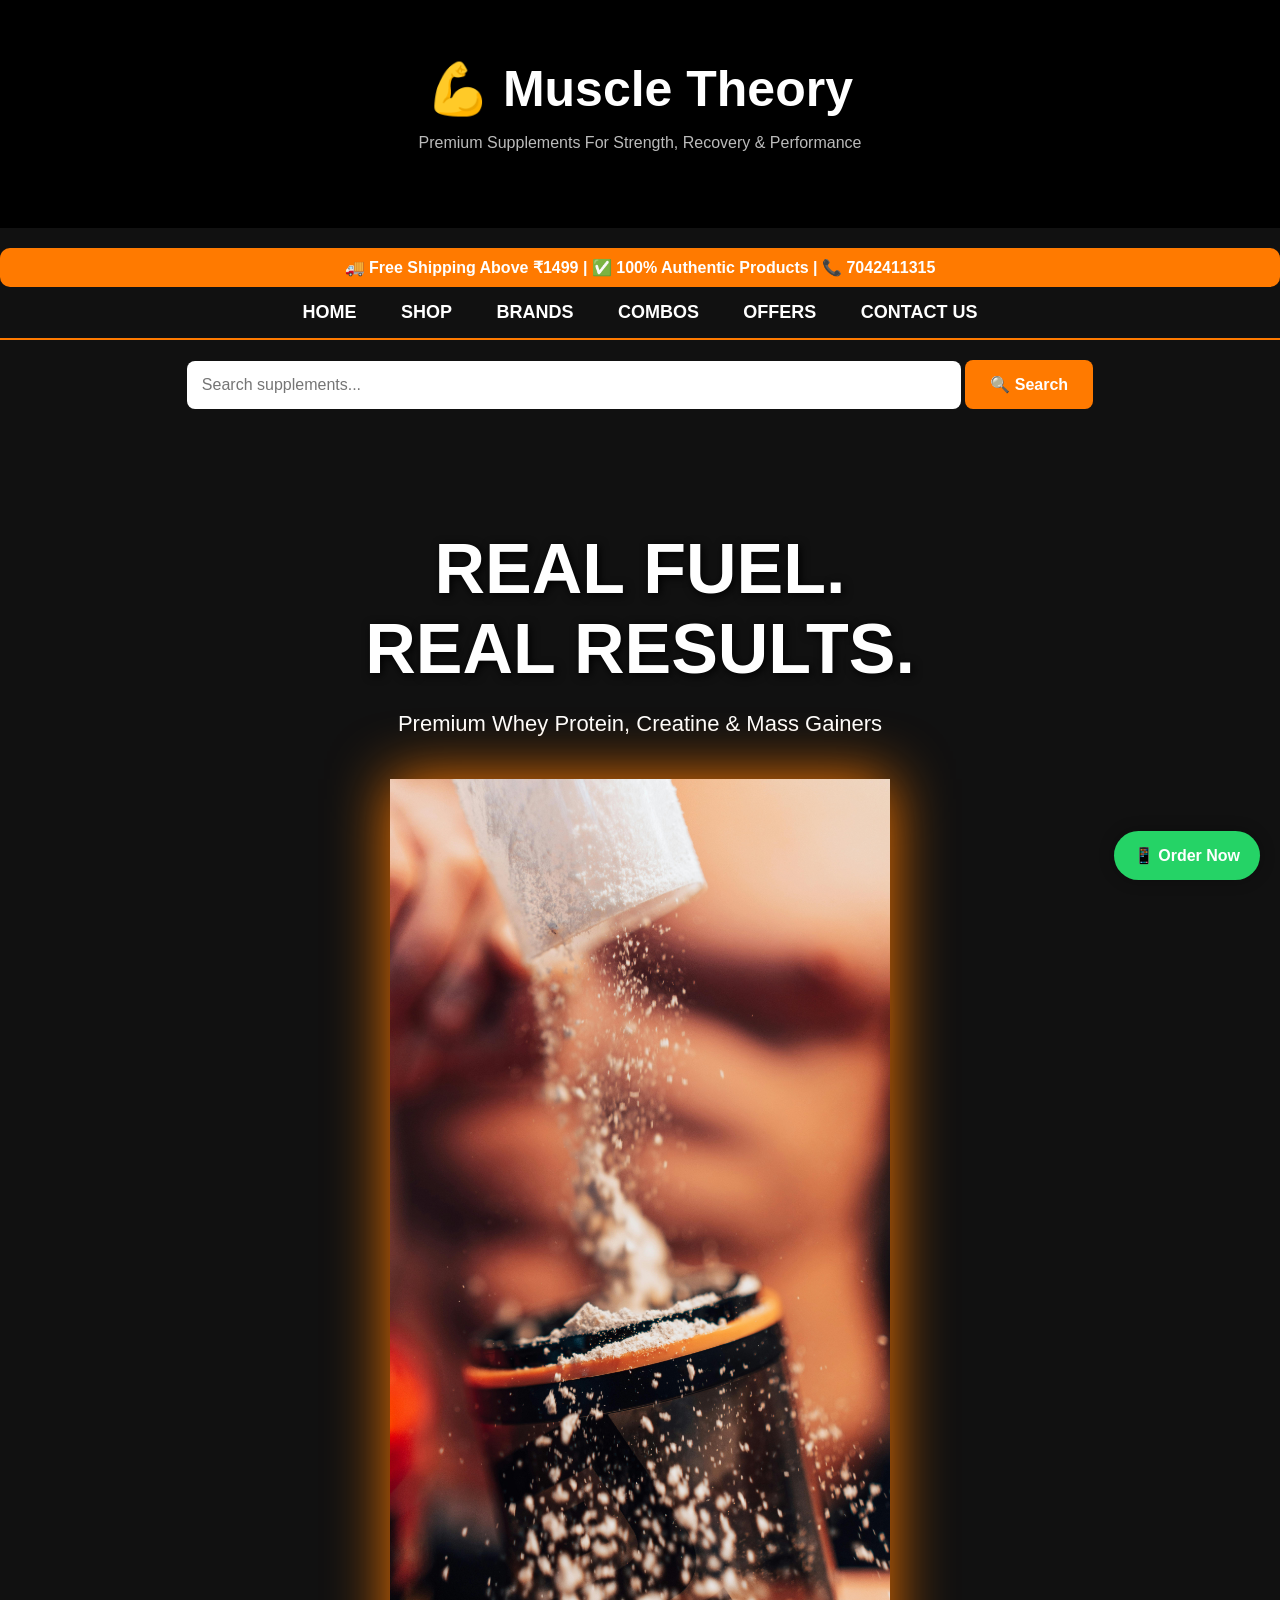
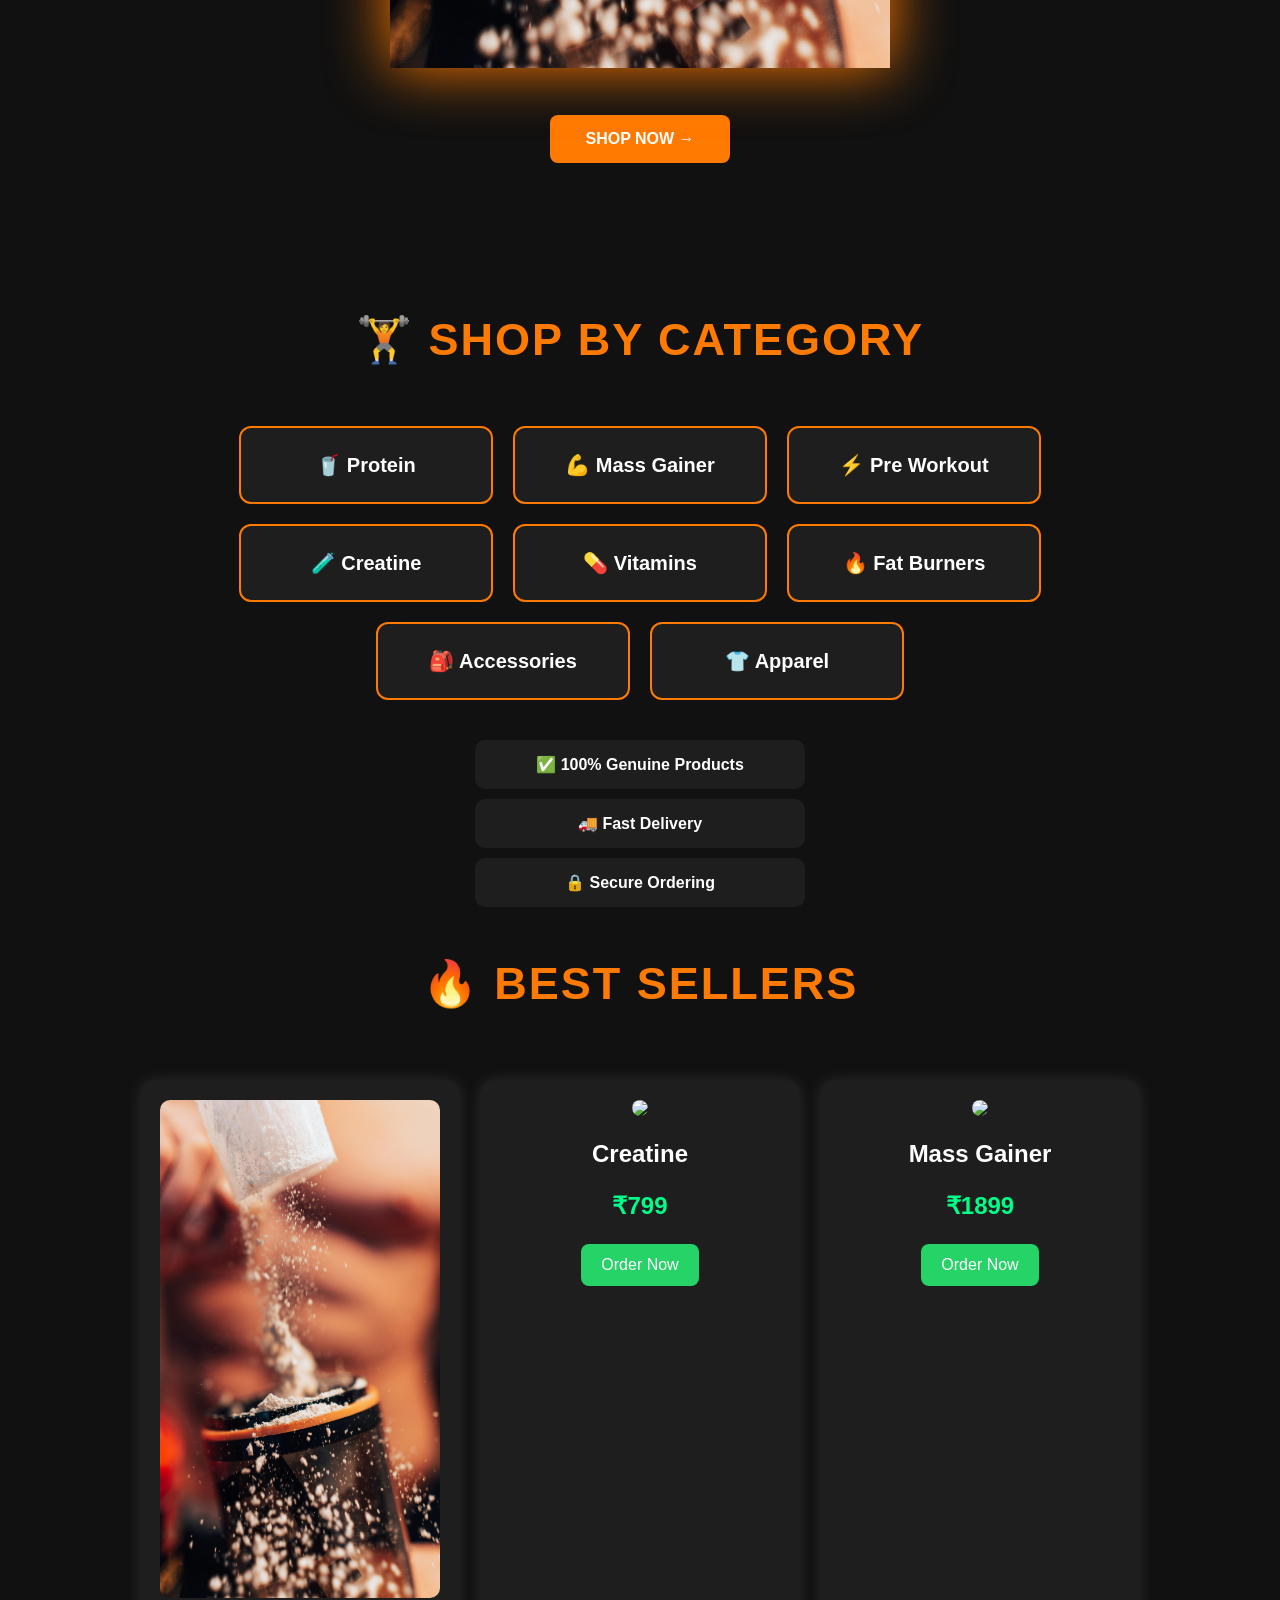
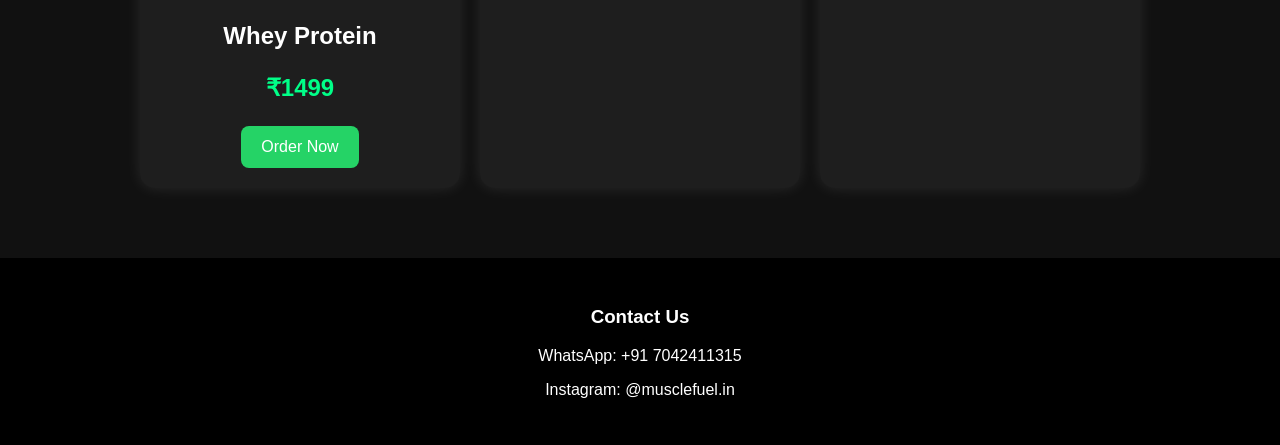
==== index.html @ e968c1b1 "Update index.html" ====
<!DOCTYPE html>
<html>
<head>
<title>Muscle Theory</title>

<style>
body{
margin:0;
font-family:Arial,sans-serif;
background:#111;
color:white;
}

header{
text-align:center;
padding:60px 20px;
background:#000;
}

header h1{
font-size:50px;
margin:0;f
}

header p{
color:#bbb;
}
.hero{
text-align:center;
padding:100px 20px;
background:url('https://images.unsplash.com/photo-1534438327276-14e5300c3a48?w=1600');
background-size:cover;
background-position:center;
 min-height:500px;
}

.hero h1{
font-size:70px;
margin:0;
color:white;
text-shadow:2px 2px 10px black;
}

.hero p{
font-size:22px;
color:white;
}
 .hero img{
width:500px;
max-width:90%;
filter:drop-shadow(0 0 30px #ff7a00);
margin-top:20px;
}

.shop-btn{
display:inline-block;
margin-top:25px;
padding:15px 35px;
background:#ff7a00;
color:white;
text-decoration:none;
font-weight:bold;
border-radius:8px;
}
 .shop-btn:hover{
background:#ff9500;
}
.products{
display:flex;
justify-content:center;
flex-wrap:wrap;
gap:20px;
padding:40px;
}

.card{
background:#1e1e1e;
width:280px;
border-radius:15px;
padding:20px;
text-align:center;
box-shadow:0 0 15px rgba(255,255,255,0.1);
}

.card img{
width:100%;
border-radius:10px;
}

.price{
font-size:24px;
font-weight:bold;
color:#00ff88;
}

button{
background:#25D366;
color:white;
border:none;
padding:12px 20px;
border-radius:8px;
cursor:pointer;
font-size:16px;
}

footer{
text-align:center;
padding:30px;
background:#000;
margin-top:30px;
}
 .features{
background:#1e1e1e;
padding:15px;
margin:10px auto;
width:300px;
border-radius:10px;
text-align:center;
font-weight:bold;
} 
.topbar{
background:#ff7a00;
color:white;
padding:10px;
text-align:center;
font-weight:bold;
margin-top:20px;
border-radius:10px;
}
 .navbar{
background:#111;
padding:15px;
text-align:center;
border-bottom:2px solid #ff7a00;
}

.navbar a{
color:white;
text-decoration:none;
margin:0 20px;
font-weight:bold;
font-size:18px;
 transition:0.3s;
}

.navbar a:hover{
color:#ff7a00;
}
 .search-box{
text-align:center;
padding:20px;
background:#111;
}

.search-box input{
width:60%;
padding:15px;
font-size:16px;
border:none;
border-radius:8px;
}

.search-box button{
padding:15px 25px;
background:#ff7a00;
color:white;
border:none;
border-radius:8px;
font-weight:bold;
cursor:pointer;
}
 .section-title{
text-align:center;
font-size:50px;
margin:40px 0 20px;
color:#ff7a00;
font-weight:bold;
}
 .whatsapp{
position:fixed;
bottom:20px;
right:20px;
background:#25D366;
color:white;
padding:15px 20px;
border-radius:50px;
text-decoration:none;
font-weight:bold;
box-shadow:0 0 15px rgba(0,0,0,0.3);
}
 .categories{
display:flex;
flex-wrap:wrap;
justify-content:center;
gap:20px;
padding:30px;
max-width:1000px;
margin:auto;
}

.cat-box{
background:#1e1e1e;
padding:25px;
width:200px;
text-align:center;
border-radius:12px;
font-size:20px;
font-weight:bold;
border:2px solid #ff7a00;
transition:0.3s;
}

.cat-box:hover{
transform:translateY(-5px) scale(1.05);
background:#ff7a00;
box-shadow:0 0 25px rgba(255,122,0,0.7);
cursor:pointer;
}
 .section-title{
text-align:center;
font-size:45px;
color:#ff7a00;
font-weight:bold;
margin:50px 0 30px;
text-transform:uppercase;
letter-spacing:2px;
}
</style>
</head>

<body>

<header>
<h1>💪 Muscle Theory </h1>
<p>Premium Supplements For Strength, Recovery & Performance</p>
</header>
 <div class="topbar">
🚚 Free Shipping Above ₹1499 | ✅ 100% Authentic Products | 📞 7042411315
</div>
 <nav class="navbar">
<a href="#">HOME</a>
<a href="#products">SHOP</a>
<a href="#">BRANDS</a>
<a href="#">COMBOS</a>
<a href="#">OFFERS</a>
<a href="#">CONTACT US</a>
</nav>
 <div class="search-box">
<input type="text" placeholder="Search supplements...">
<button>🔍 Search</button>
</div>
<section class="hero">
<h1>REAL FUEL.<br>REAL RESULTS.</h1>
<p>Premium Whey Protein, Creatine & Mass Gainers</p>

<img src="whey-protein.jpg" width="500">

<br><br>

<a href="#products" class="shop-btn">SHOP NOW →</a>
</section>
 <h2 class="section-title">🏋️ Shop By Category</h2>
 <div class="categories">
<div class="cat-box">🥤 Protein</div>
<div class="cat-box">💪 Mass Gainer</div>
<div class="cat-box">⚡ Pre Workout</div>
<div class="cat-box">🧪 Creatine</div>
<div class="cat-box">💊 Vitamins</div>
<div class="cat-box">🔥 Fat Burners</div>
<div class="cat-box">🎒 Accessories</div>
<div class="cat-box">👕 Apparel</div>
</div>
  <div class="features">✅ 100% Genuine Products</div>
  <div class="features">🚚 Fast Delivery</div>
  <div class="features">🔒 Secure Ordering</div>
 <h2 class="section-title">🔥 Best Sellers</h2>
<div class="products">

<div class="card">
<img src="whey-protein.jpg">
<h2>Whey Protein</h2>
<p class="price">₹1499</p>
<a href="https://wa.me/917042411315?text=Hello%20Muscle%20Theory,%20I%20want%20to%20order">
<button>Order Now</button>
</a>
</div>

<div class="card">
<img src="https://images.unsplash.com/photo-1517836357463-d25dfeac3438?w=500">
<h2>Creatine</h2>
<p class="price">₹799</p>
<a href="https://wa.me/917042411315?text=Hello%20Muscle%20Theory,%20I%20want%20to%20order">
<button>Order Now</button>
</a>
</div>

<div class="card">
<img src="https://images.unsplash.com/photo-1518611012118-696072aa579a?w=500">
<h2>Mass Gainer</h2>
<p class="price">₹1899</p>
<a href="https://wa.me/917042411315?text=Hello%20Muscle%20Theory,%20I%20want%20to%20order">
<button>Order Now</button>
</a>
</div>

</div>

<footer>
<h3>Contact Us</h3>
<p>WhatsApp: +91 7042411315</p>
<p>Instagram: @musclefuel.in</p>
</footer>
<a href="https://wa.me/917042411315" class="whatsapp">
📱 Order Now
</a>
</body>
</html>
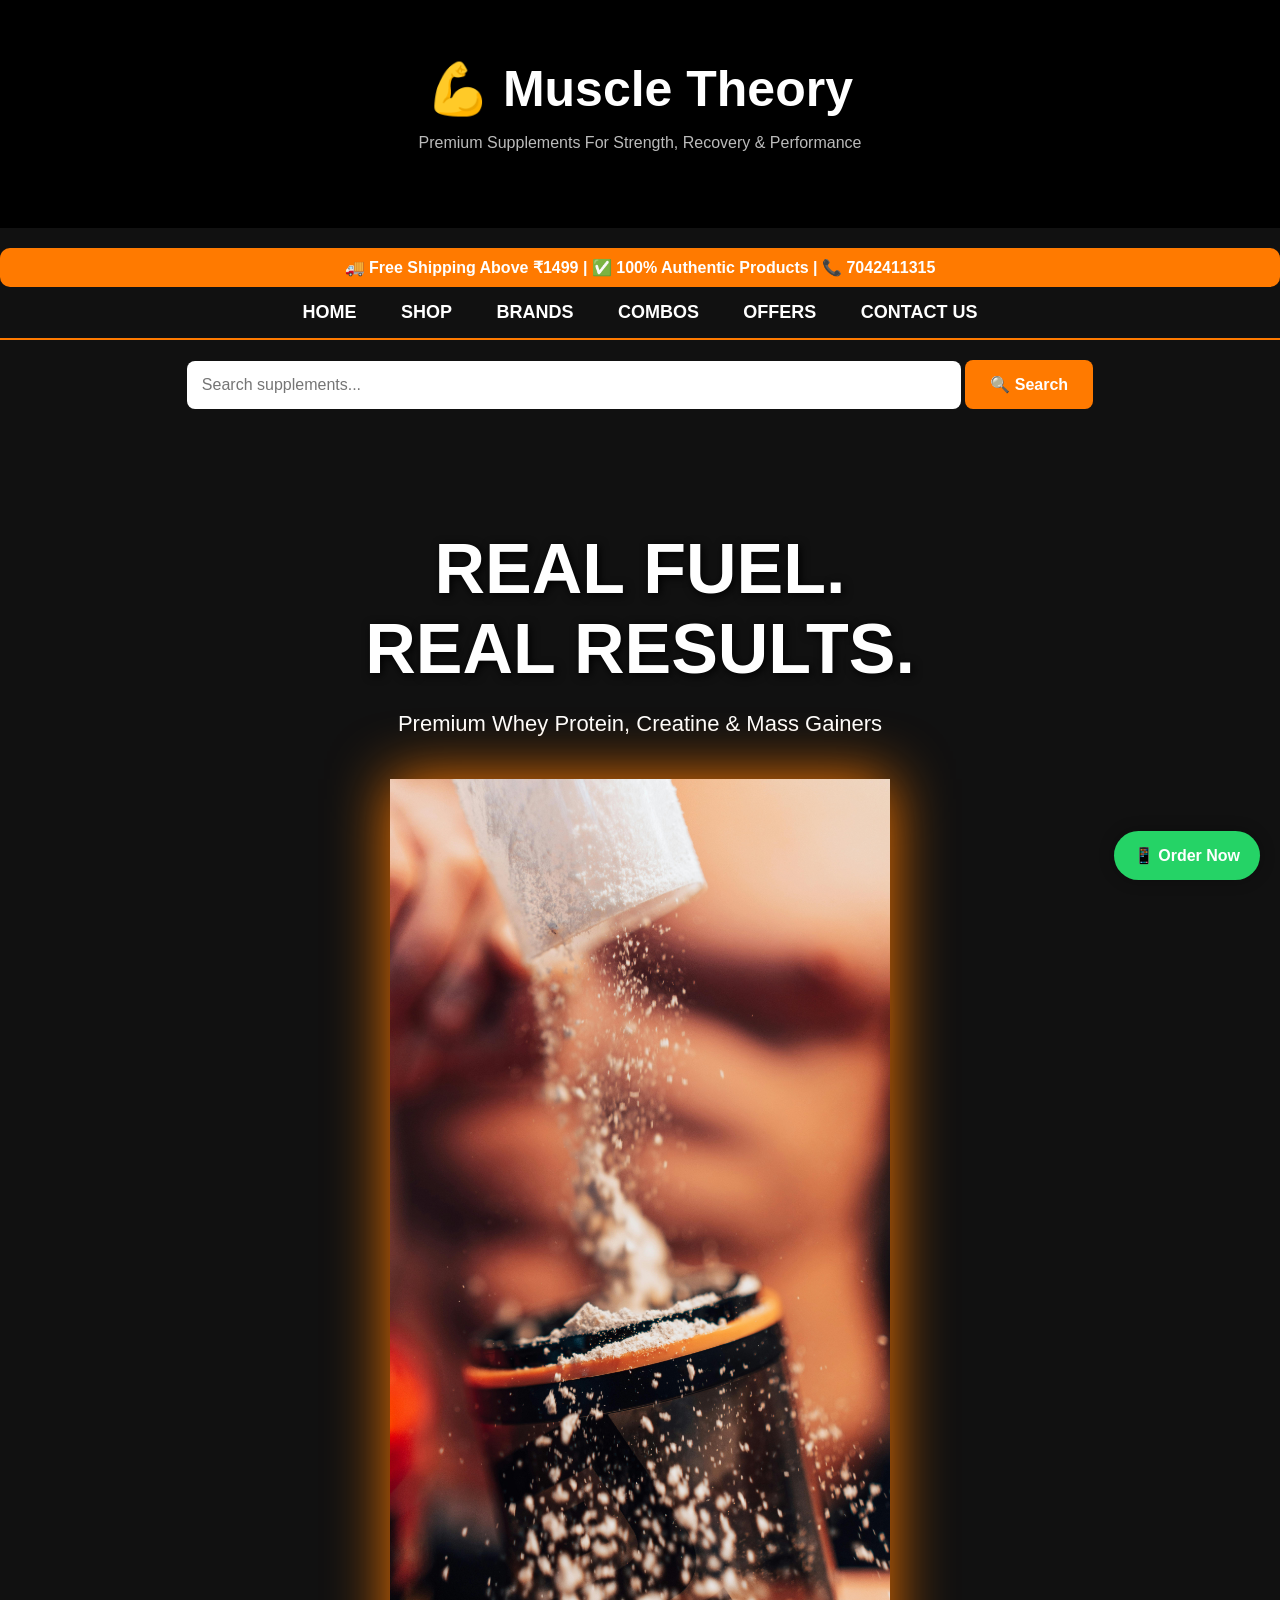
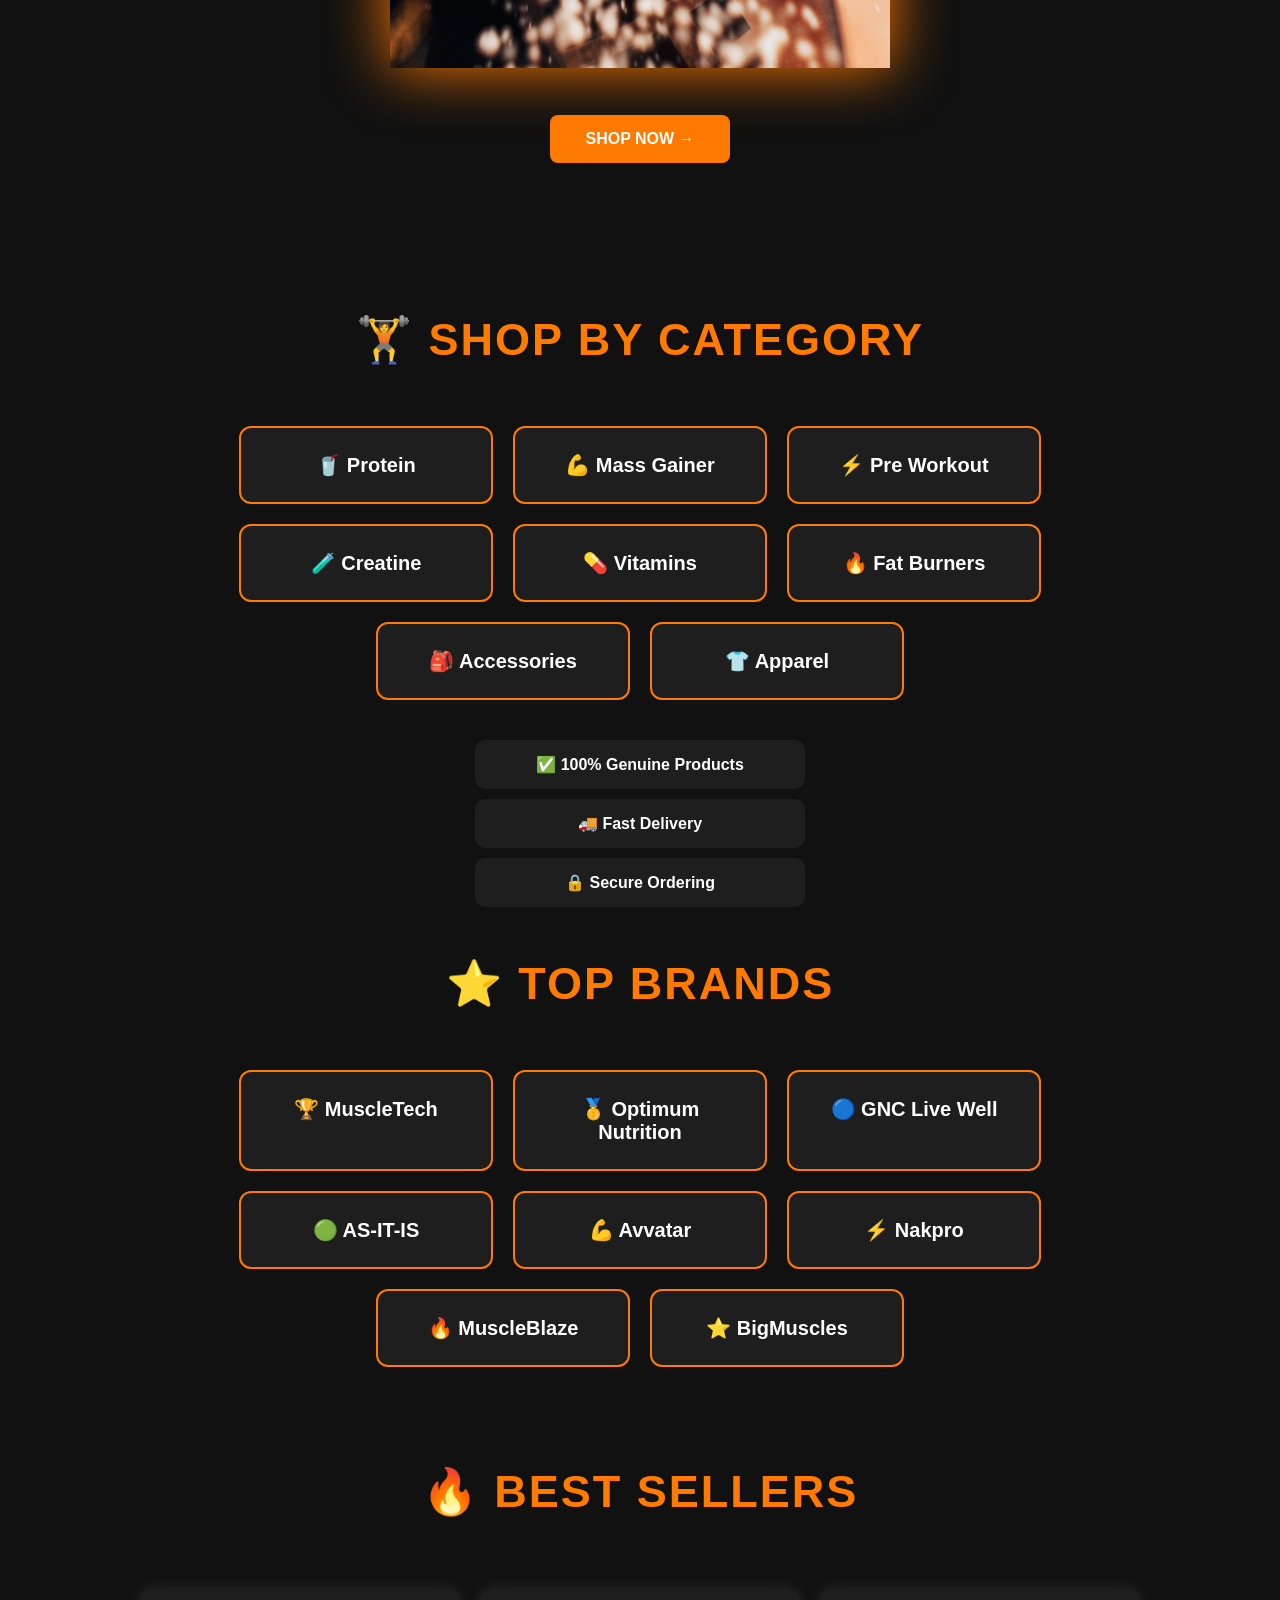
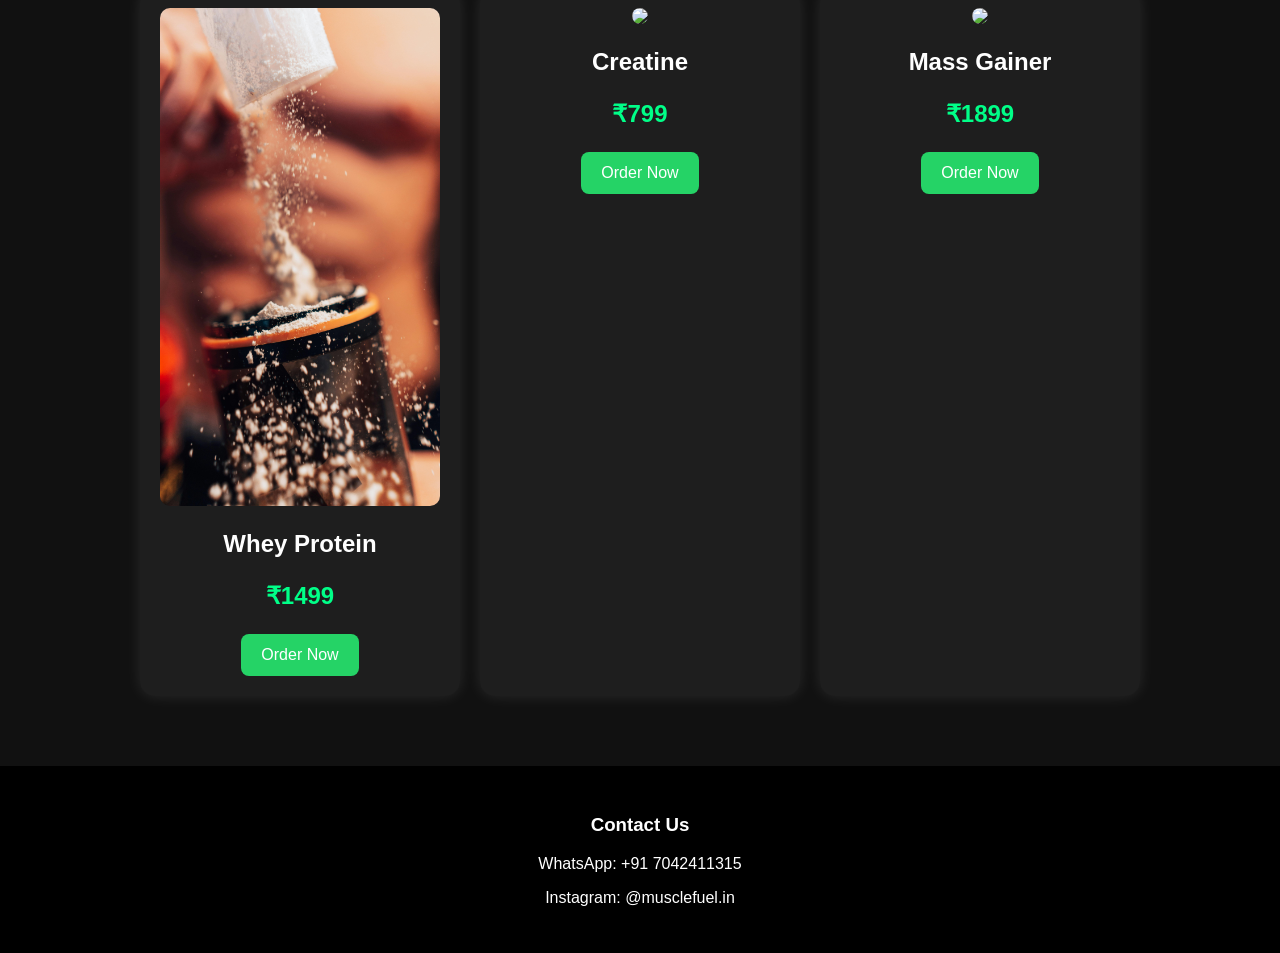
==== commit 669a0d81: "Update index.html" ====
--- a/index.html
+++ b/index.html
@@ -273,6 +273,20 @@
   <div class="features">✅ 100% Genuine Products</div>
   <div class="features">🚚 Fast Delivery</div>
   <div class="features">🔒 Secure Ordering</div>
+ <h2 class="section-title">⭐ Top Brands</h2>
+
+<div class="categories">
+    <div class="cat-box">🏆 MuscleTech</div>
+    <div class="cat-box">🥇 Optimum Nutrition</div>
+    <div class="cat-box">🔵 GNC Live Well</div>
+    <div class="cat-box">🟢 AS-IT-IS</div>
+    <div class="cat-box">💪 Avvatar</div>
+    <div class="cat-box">⚡ Nakpro</div>
+    <div class="cat-box">🔥 MuscleBlaze</div>
+    <div class="cat-box">⭐ BigMuscles</div>
+</div>
+
+<br>
  <h2 class="section-title">🔥 Best Sellers</h2>
 <div class="products">
 
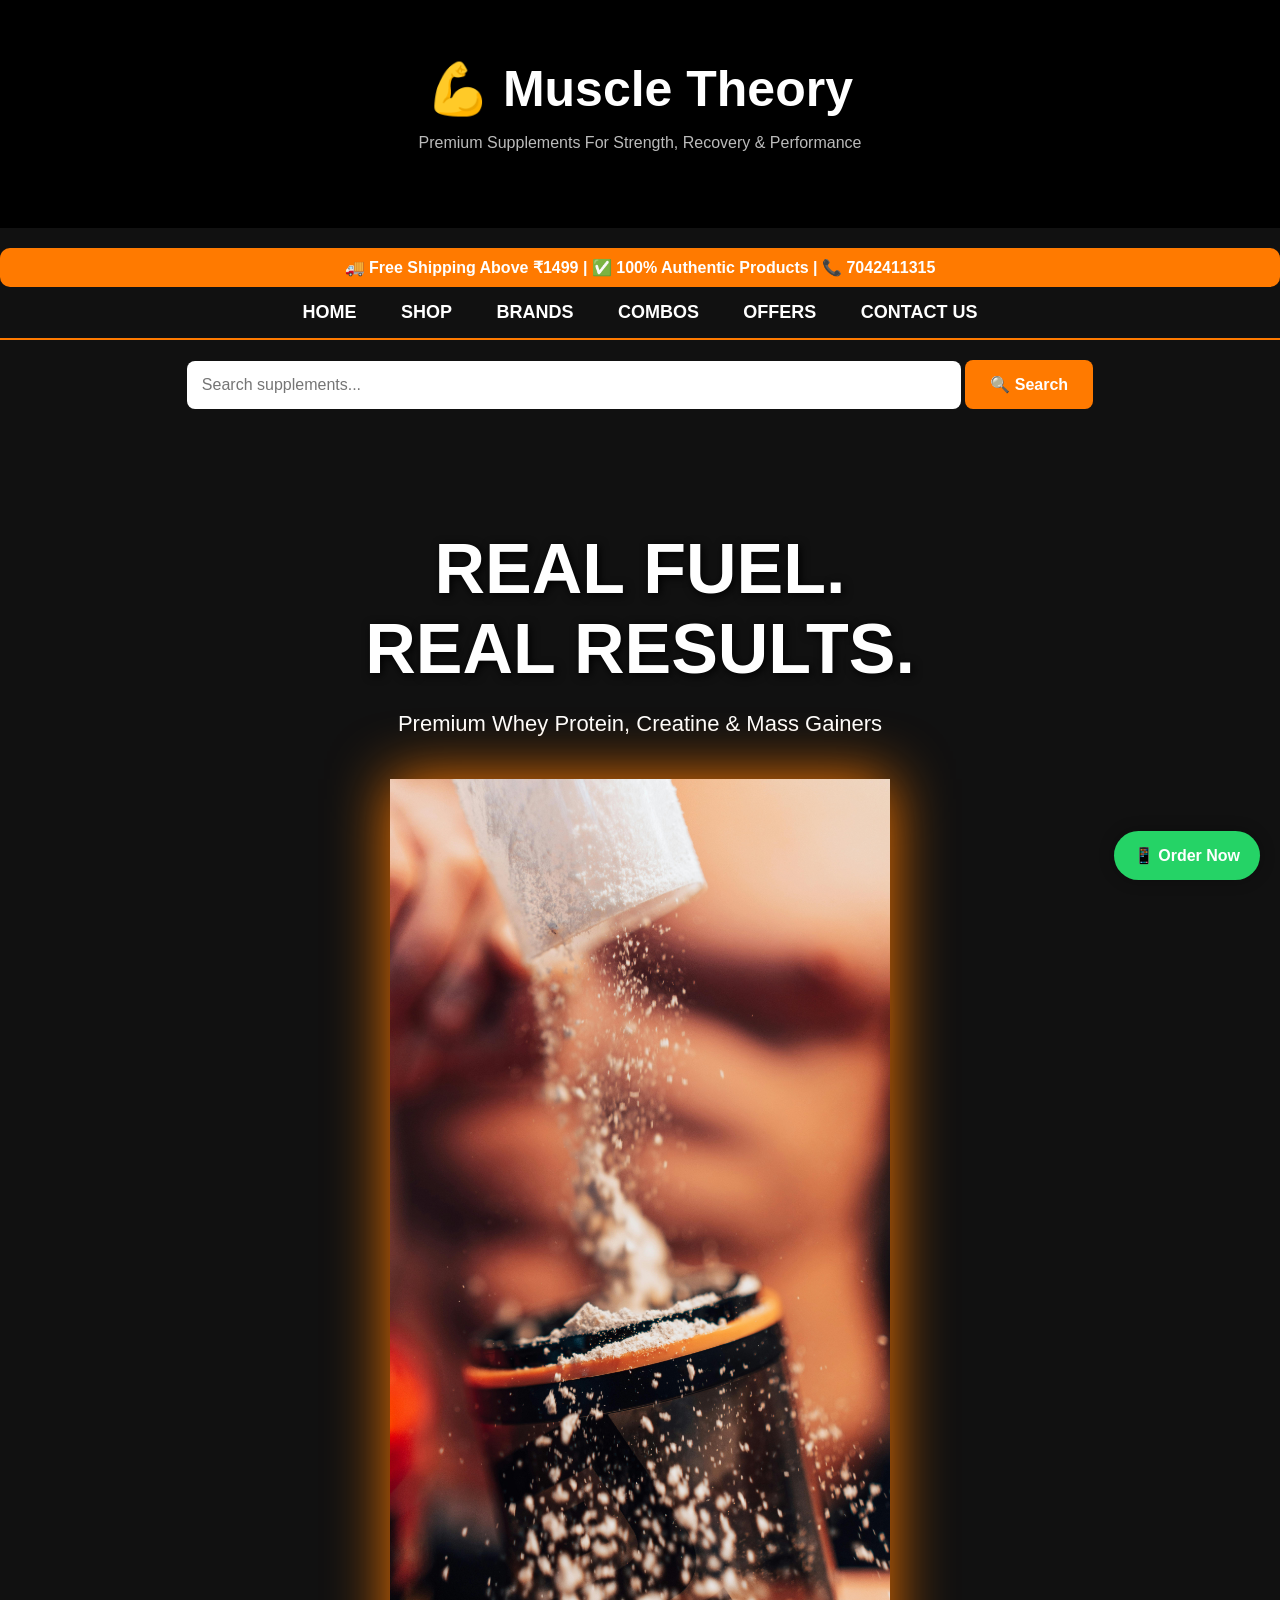
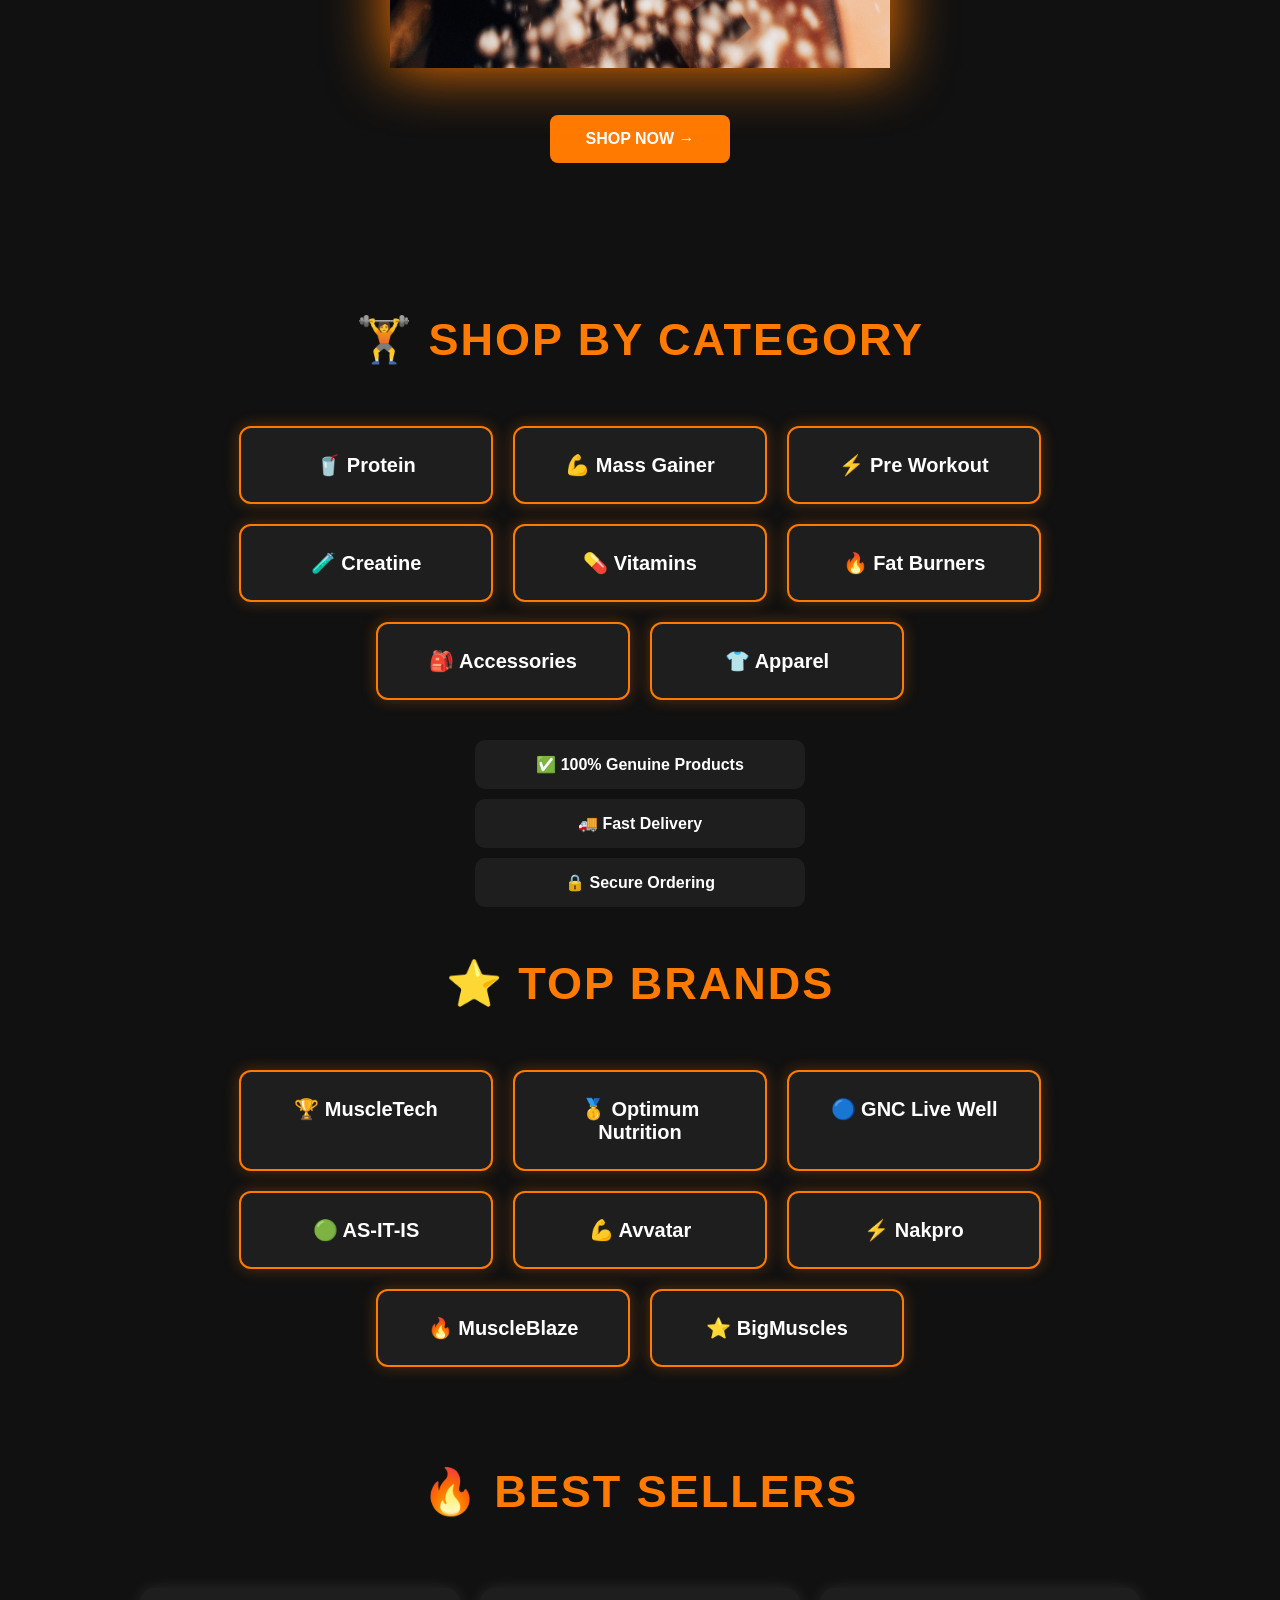
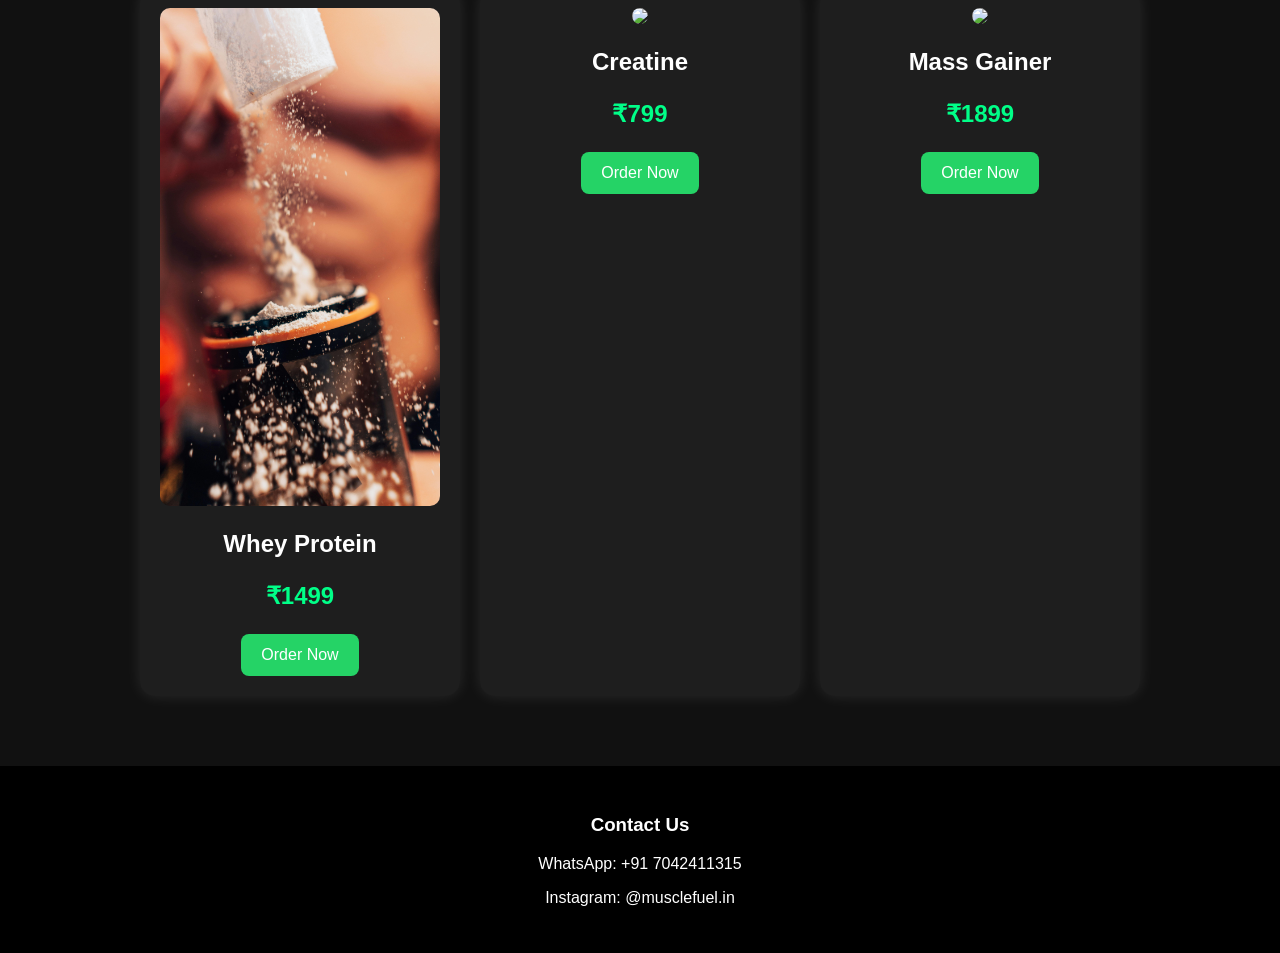
==== commit f721df22: "Update index.html" ====
--- a/index.html
+++ b/index.html
@@ -207,13 +207,15 @@
 font-size:20px;
 font-weight:bold;
 border:2px solid #ff7a00;
+ box-shadow:0 0 15px rgba(255,122,0,0.3);
 transition:0.3s;
 }
 
 .cat-box:hover{
 transform:translateY(-5px) scale(1.05);
 background:#ff7a00;
-box-shadow:0 0 25px rgba(255,122,0,0.7);
+ color:black;
+box-shadow:0 0 25px #ff7a00;
 cursor:pointer;
 }
  .section-title{
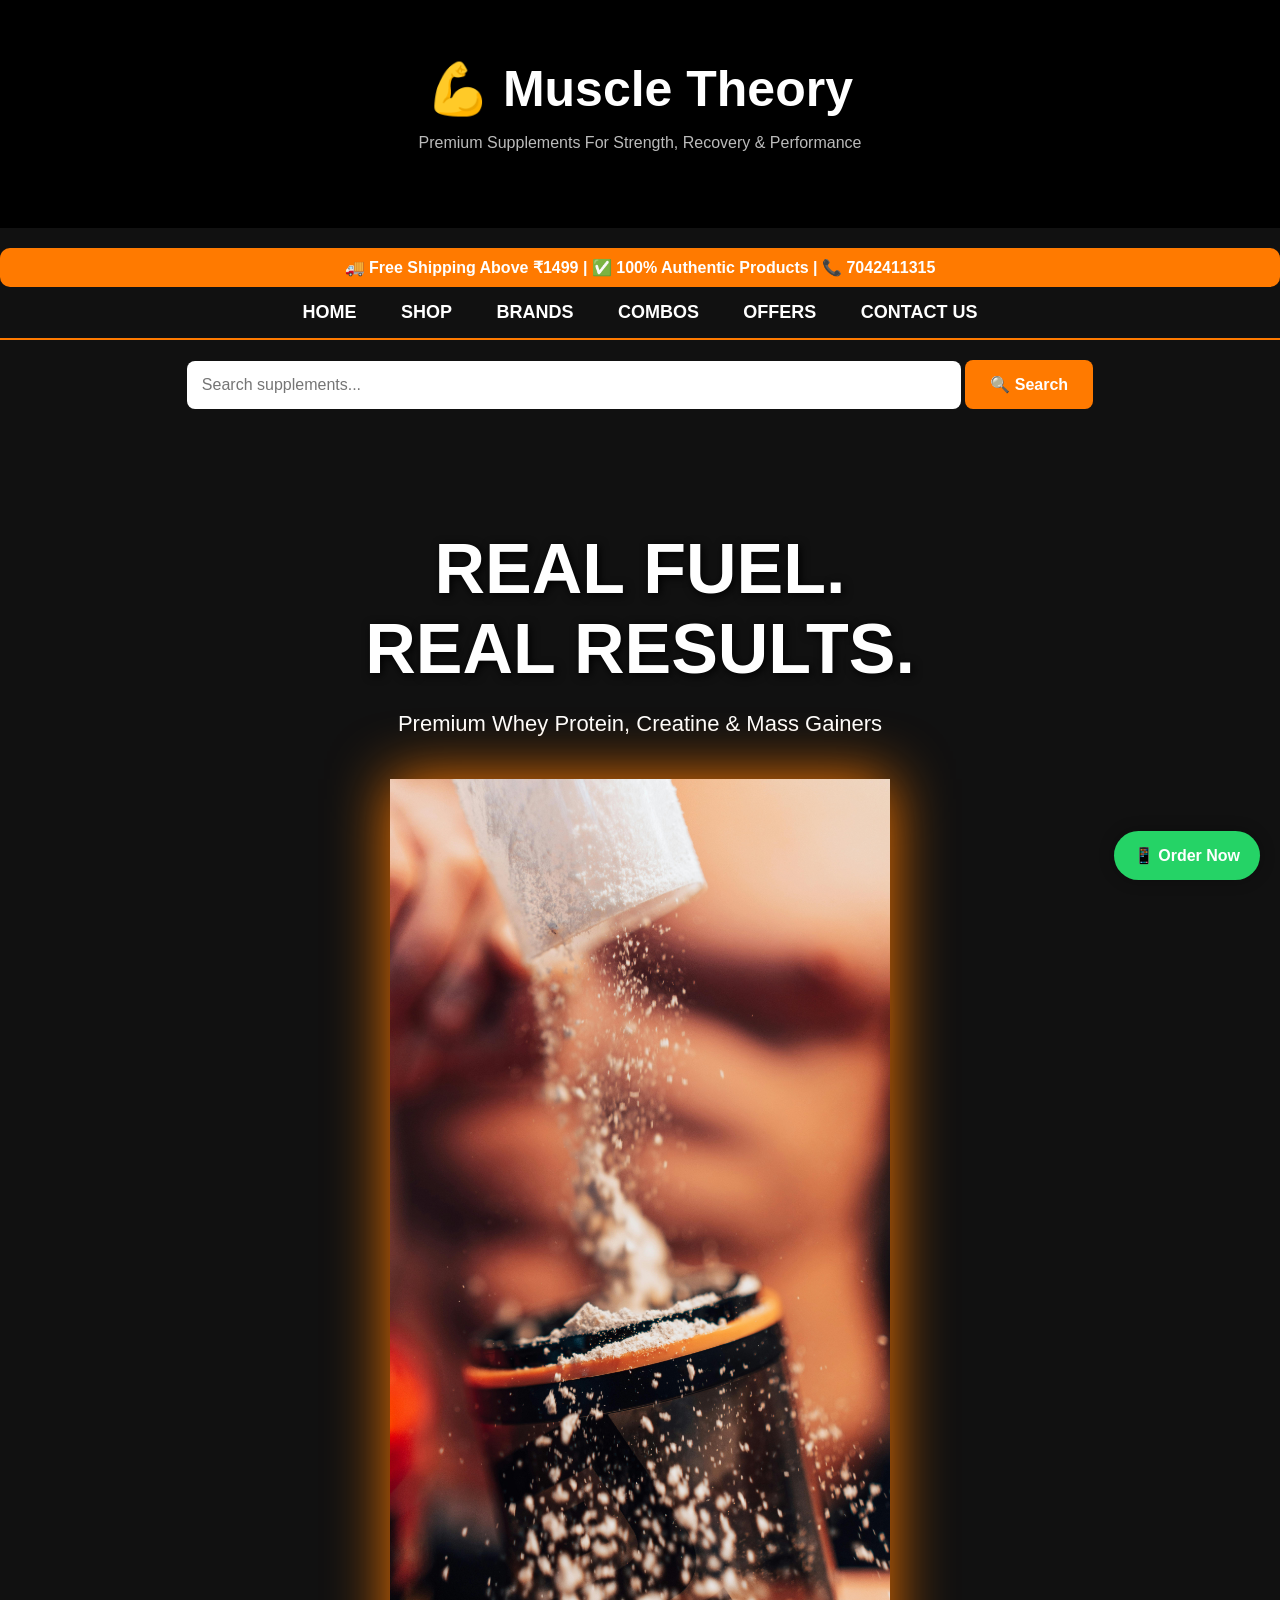
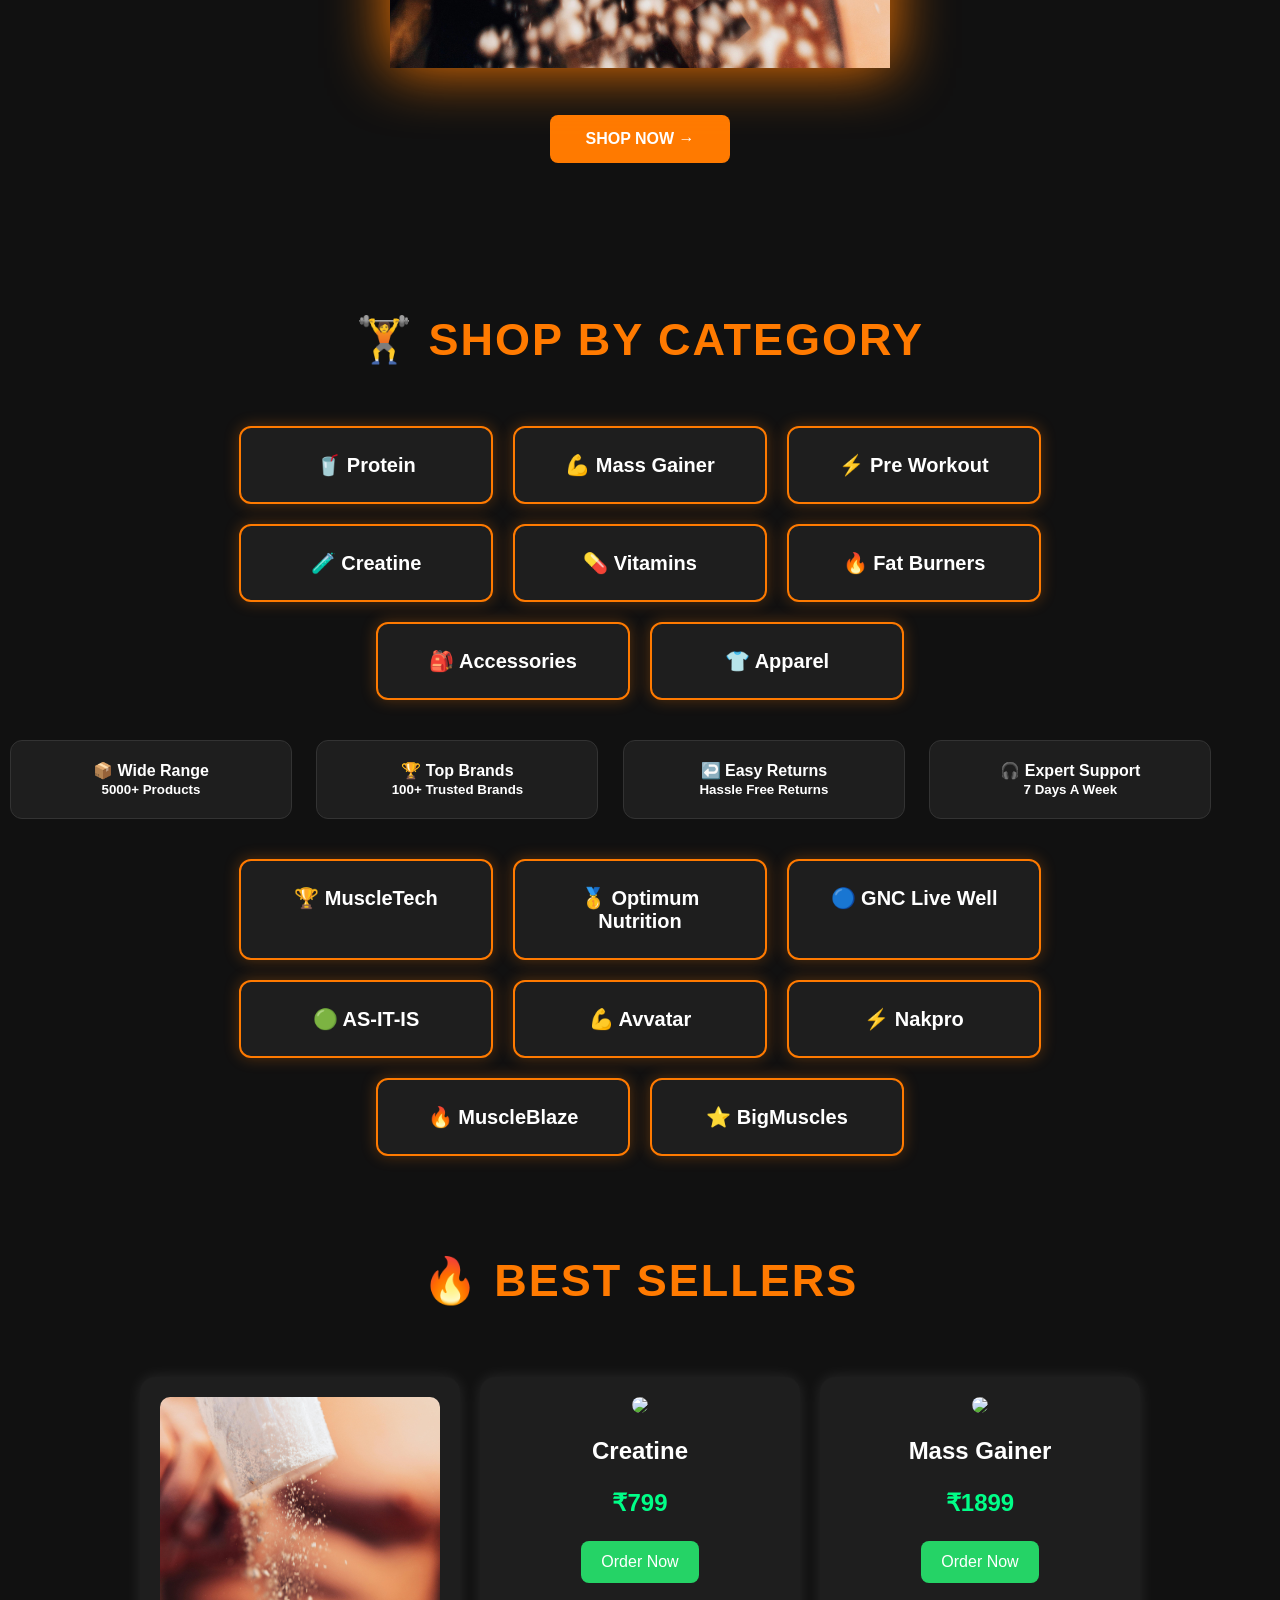
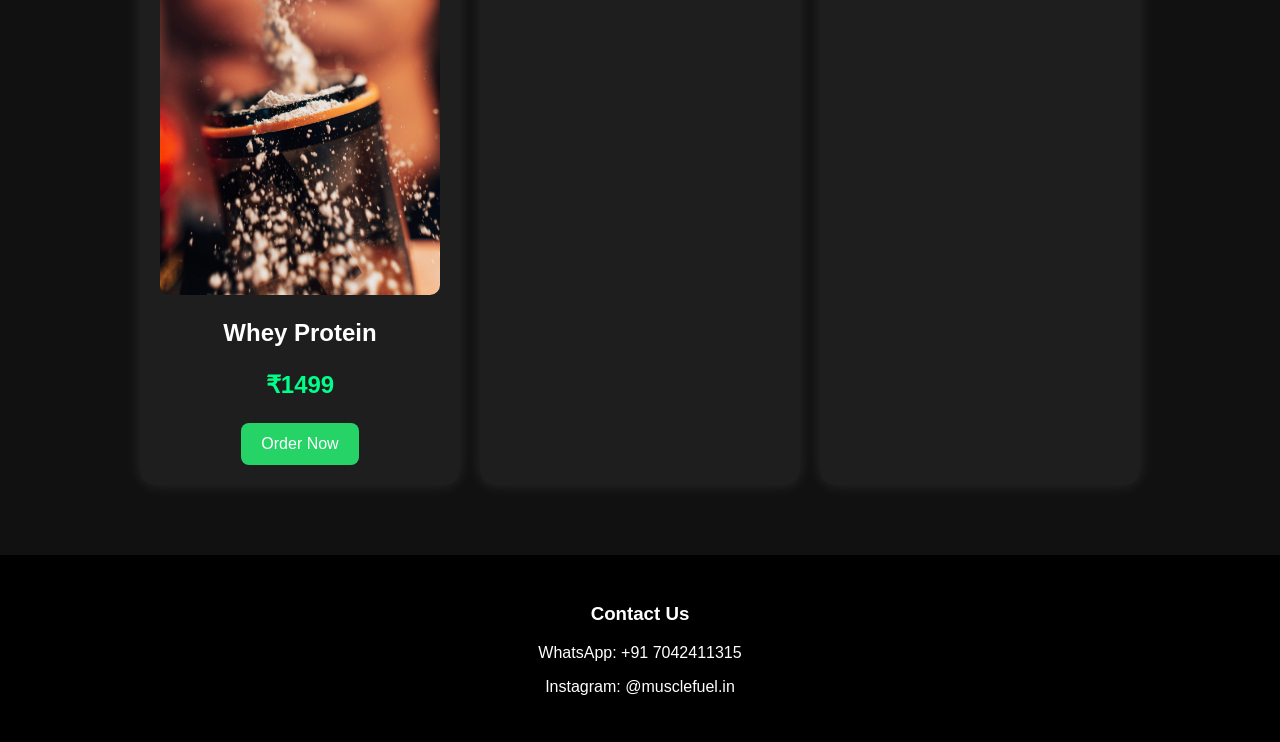
==== commit 9dbf60f3: "Update index.html" ====
--- a/index.html
+++ b/index.html
@@ -109,15 +109,17 @@
 background:#000;
 margin-top:30px;
 }
- .features{
+.features{
+display:inline-block;
 background:#1e1e1e;
-padding:15px;
-margin:10px auto;
-width:300px;
-border-radius:10px;
-text-align:center;
-font-weight:bold;
-} 
+padding:20px 30px;
+margin:10px;
+border-radius:12px;
+width:220px;
+text-align:center;
+border:1px solid #333;
+font-weight:bold;
+}
 .topbar{
 background:#ff7a00;
 color:white;
@@ -272,10 +274,25 @@
 <div class="cat-box">🎒 Accessories</div>
 <div class="cat-box">👕 Apparel</div>
 </div>
-  <div class="features">✅ 100% Genuine Products</div>
-  <div class="features">🚚 Fast Delivery</div>
-  <div class="features">🔒 Secure Ordering</div>
- <h2 class="section-title">⭐ Top Brands</h2>
+  <div class="features">
+📦 Wide Range<br>
+<small>5000+ Products</small>
+</div>
+
+<div class="features">
+🏆 Top Brands<br>
+<small>100+ Trusted Brands</small>
+</div>
+
+<div class="features">
+↩️ Easy Returns<br>
+<small>Hassle Free Returns</small>
+</div>
+
+<div class="features">
+🎧 Expert Support<br>
+<small>7 Days A Week</small>
+</div>
 
 <div class="categories">
     <div class="cat-box">🏆 MuscleTech</div>
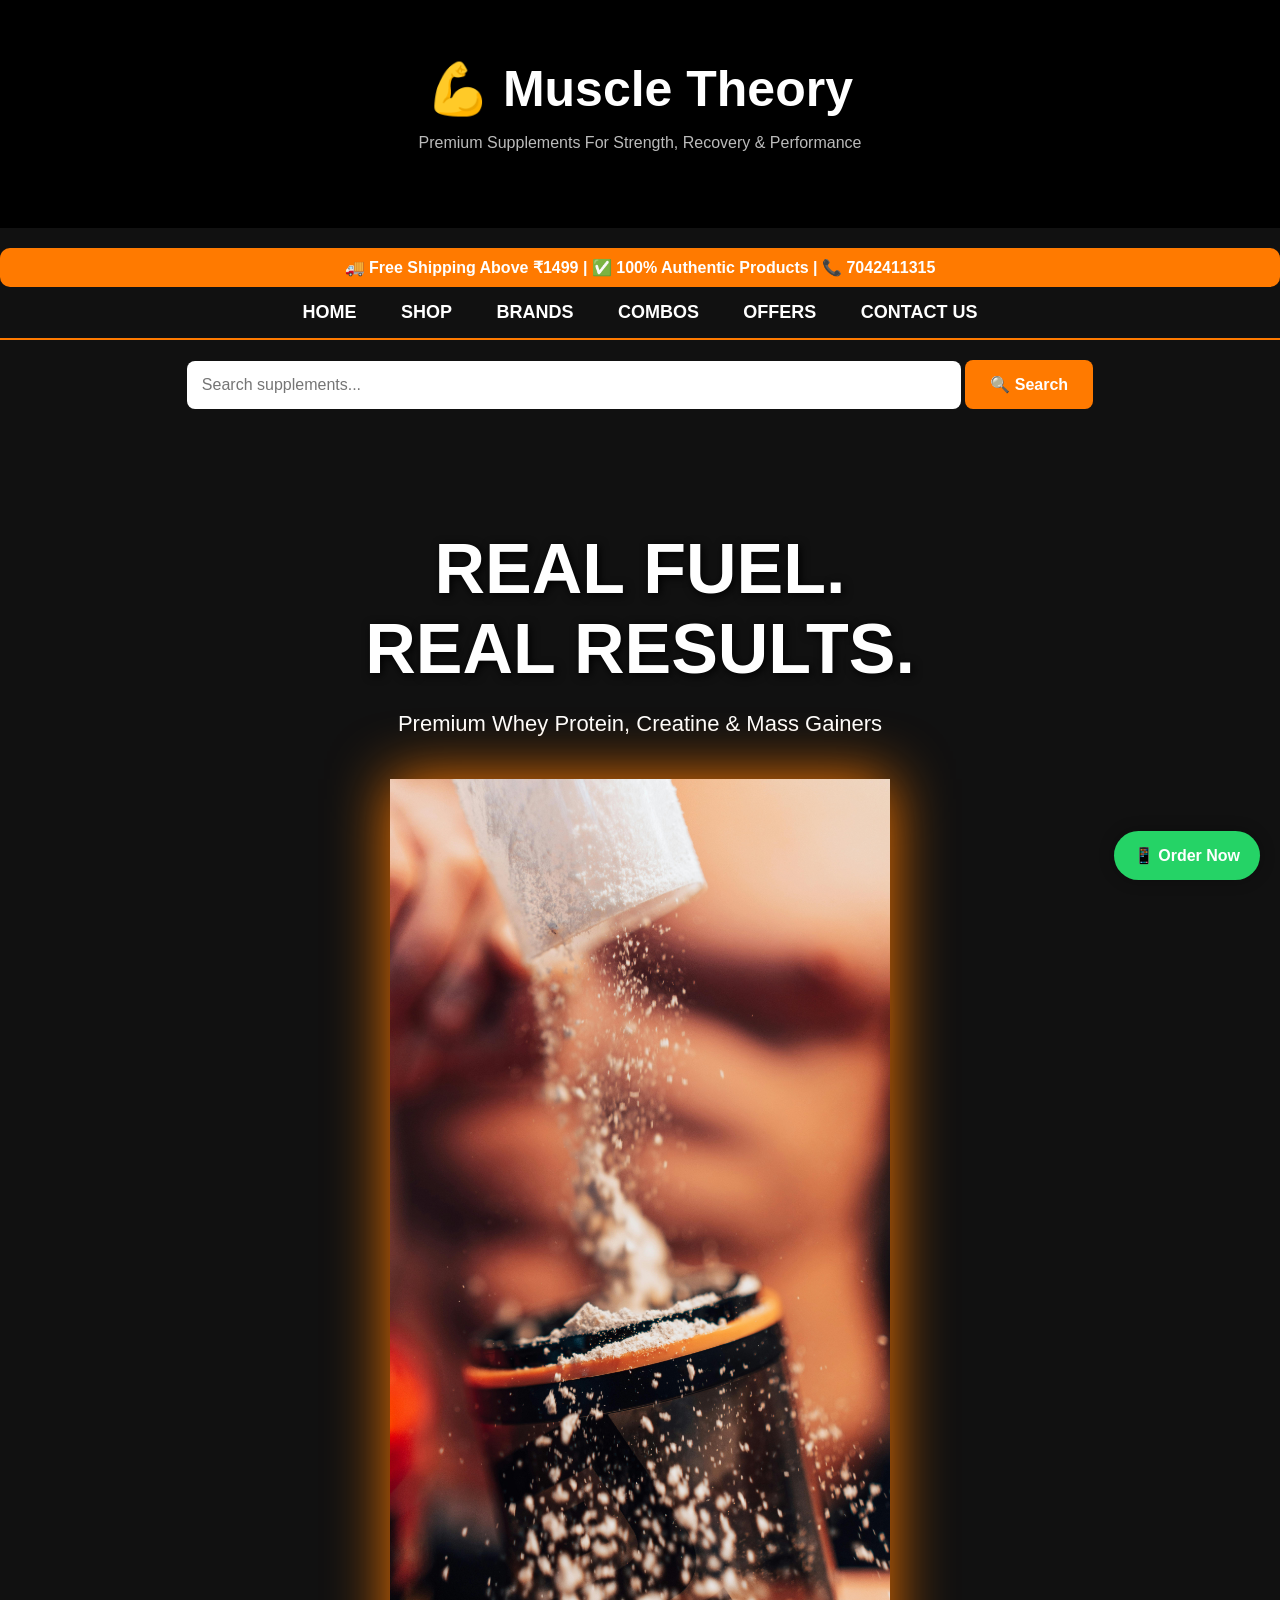
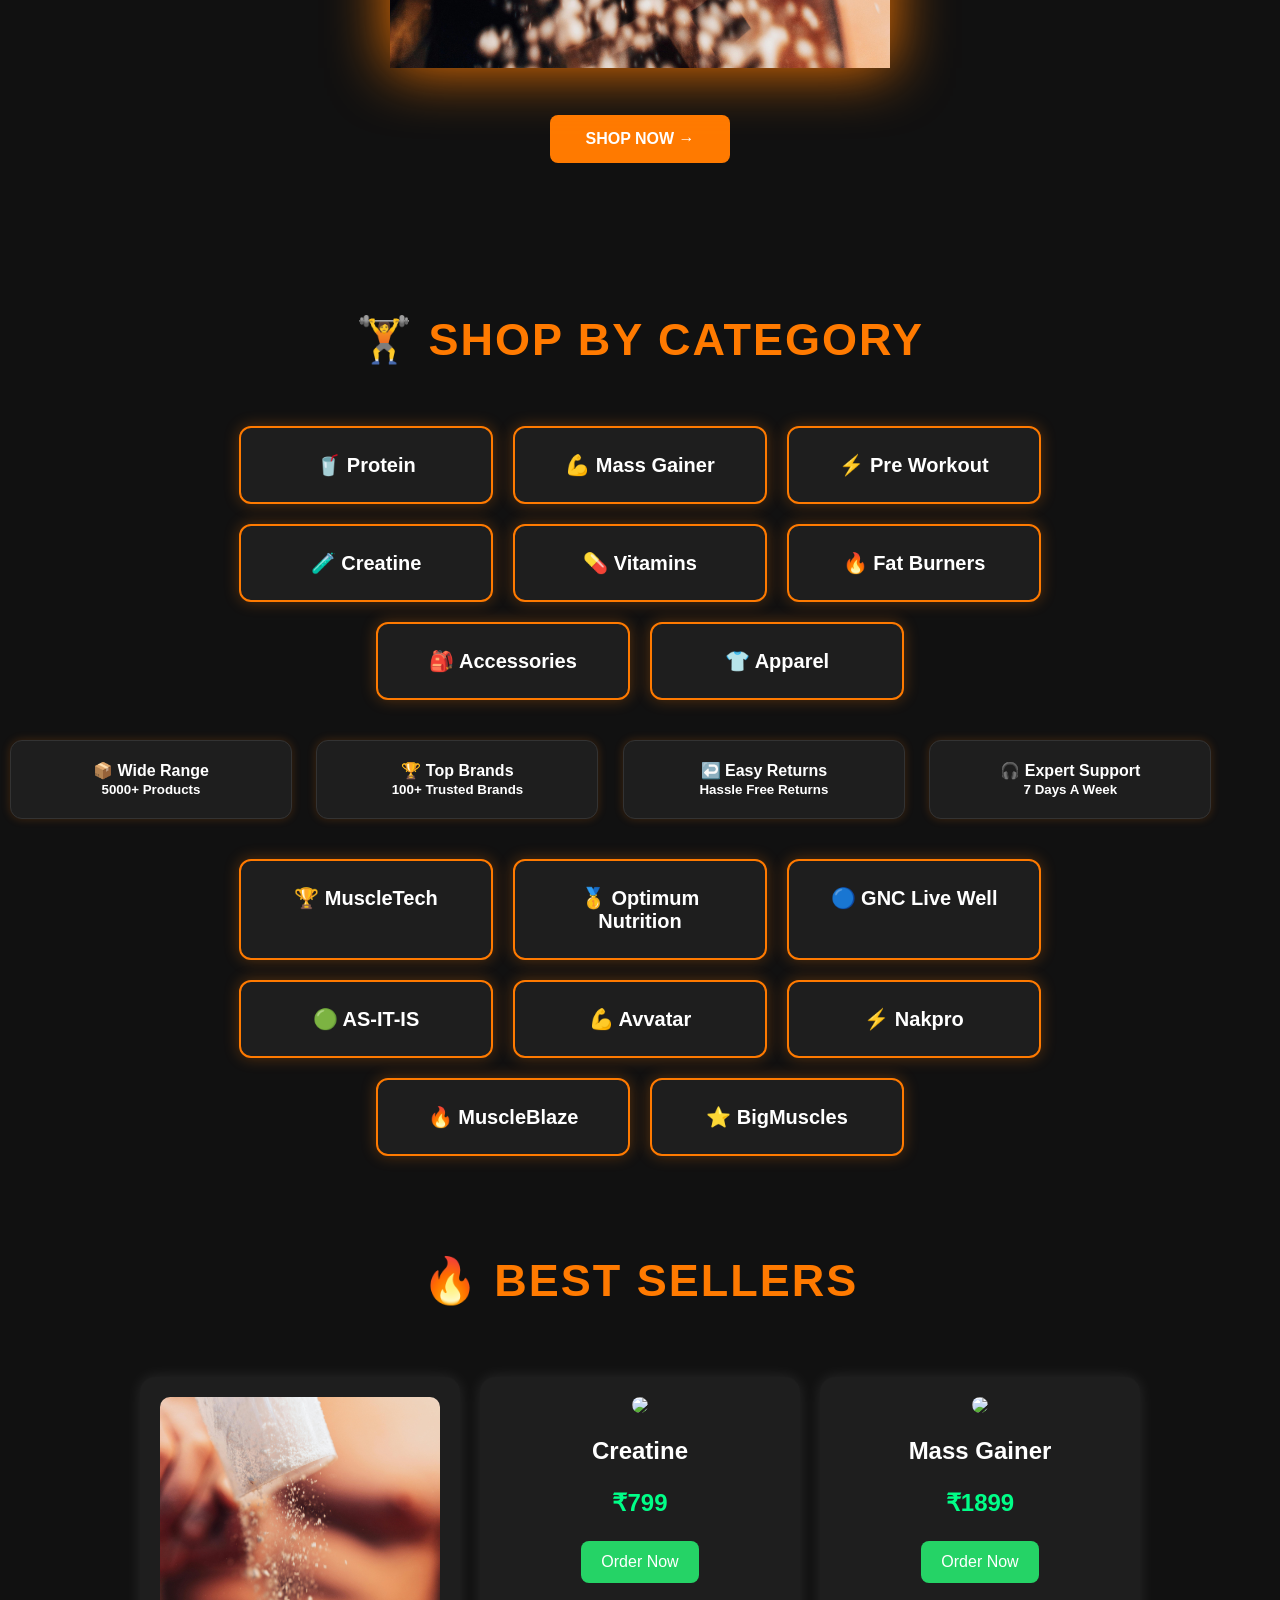
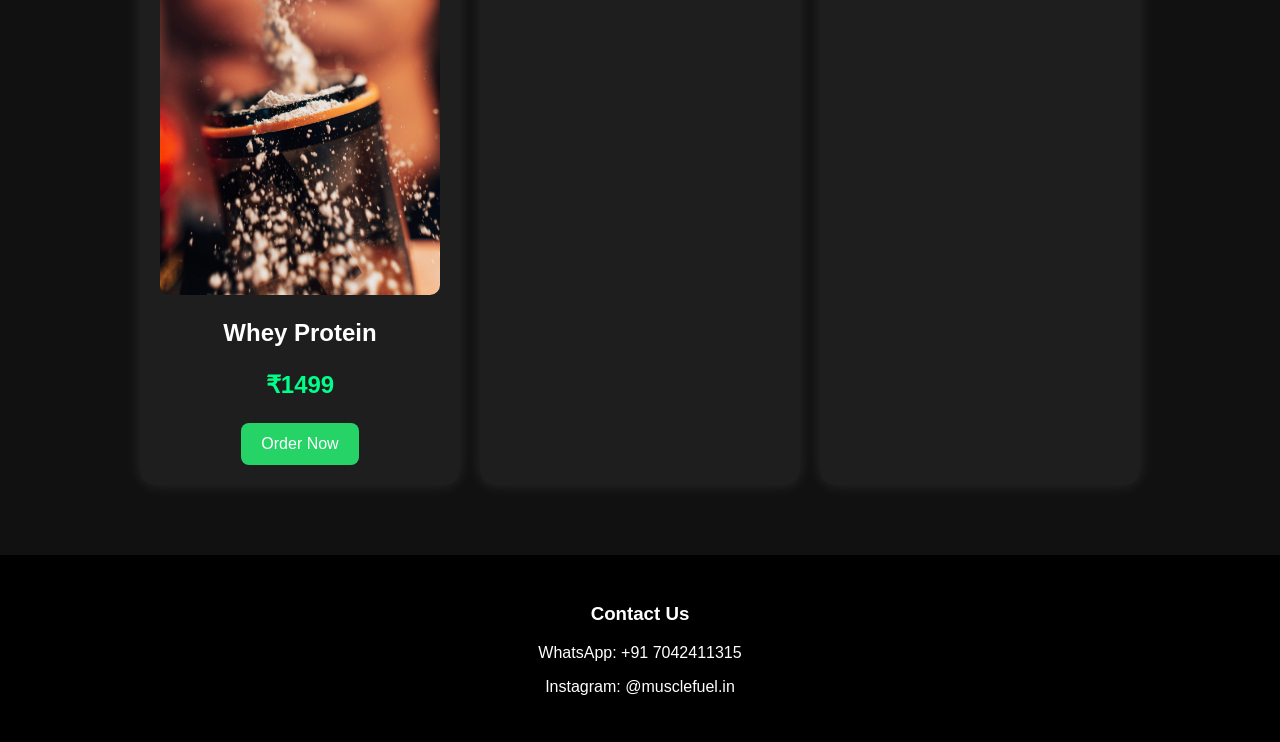
==== commit 6e13ac41: "Update index.html" ====
--- a/index.html
+++ b/index.html
@@ -119,6 +119,12 @@
 text-align:center;
 border:1px solid #333;
 font-weight:bold;
+ box-shadow:0 0 10px rgba(255,122,0,0.2);
+}
+ .features:hover{
+transform:translateY(-5px);
+box-shadow:0 0 20px rgba(255,122,0,0.5);
+transition:0.3s;
 }
 .topbar{
 background:#ff7a00;
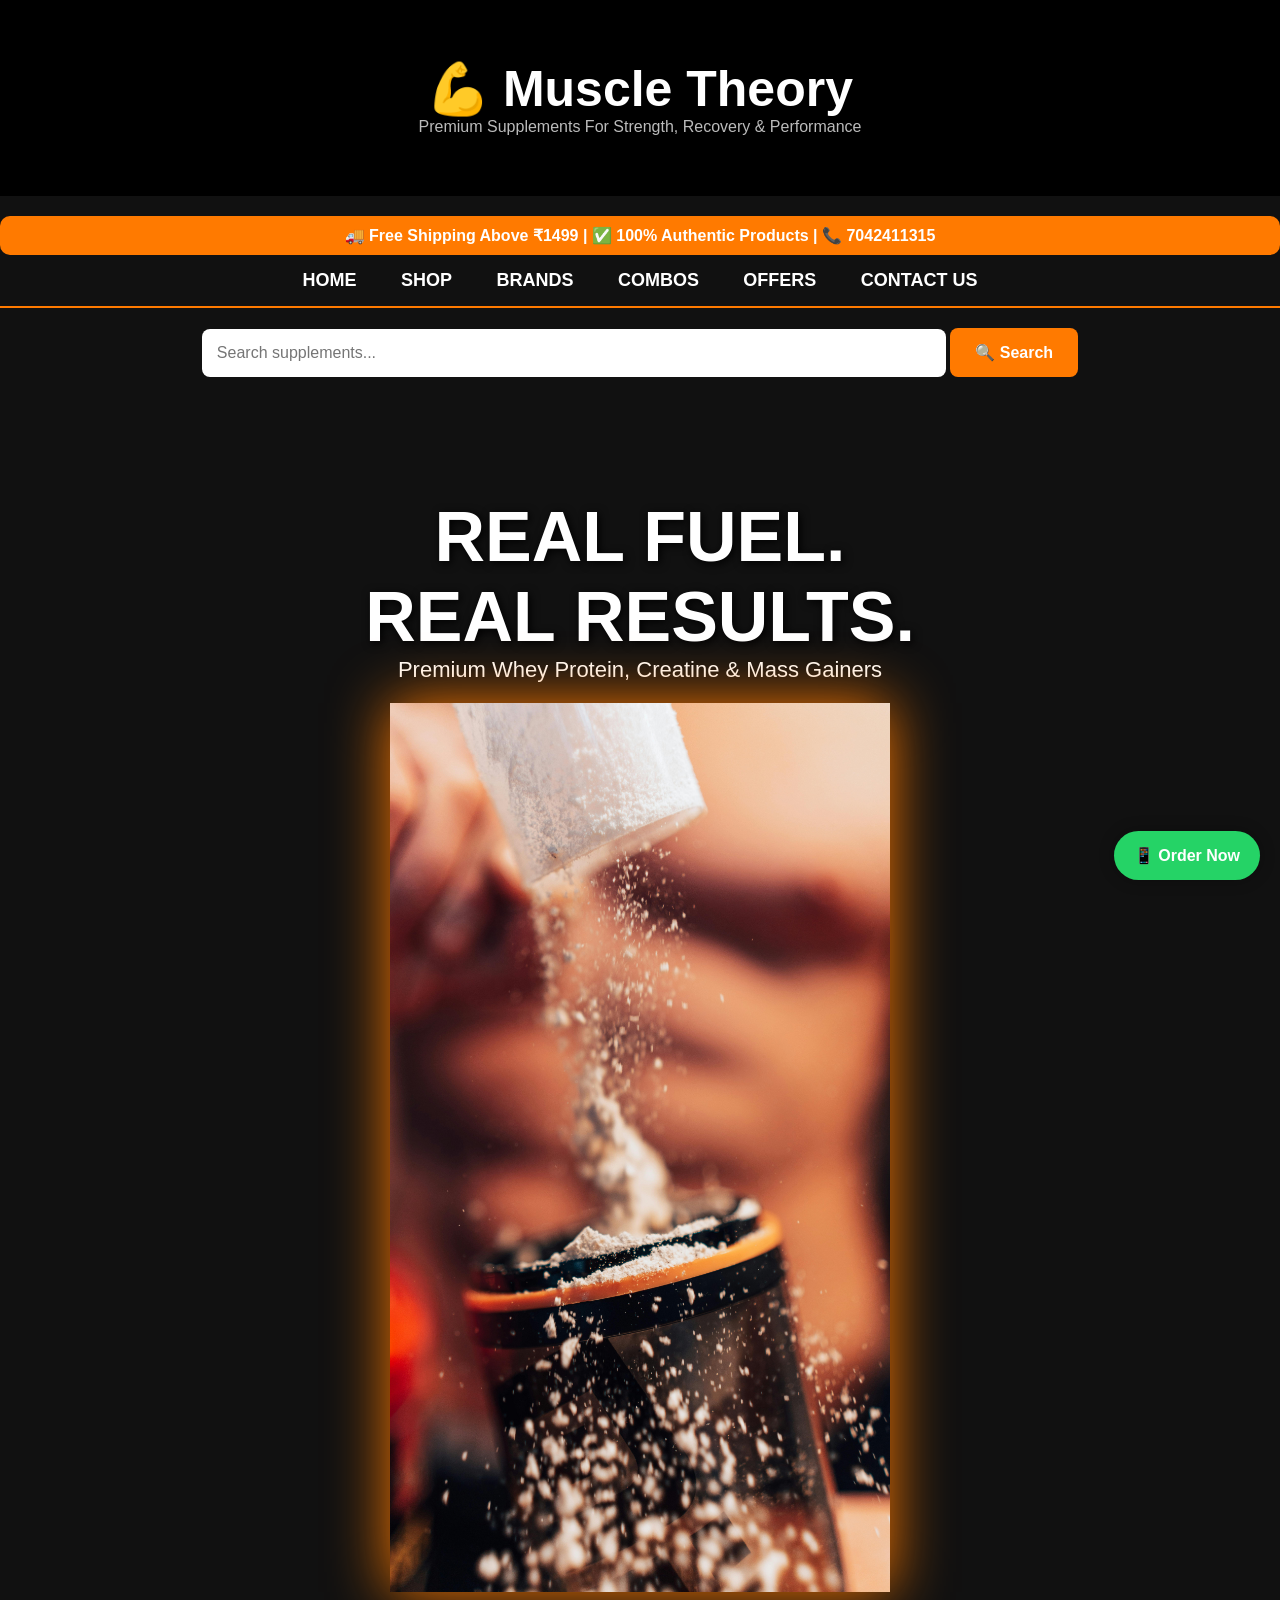
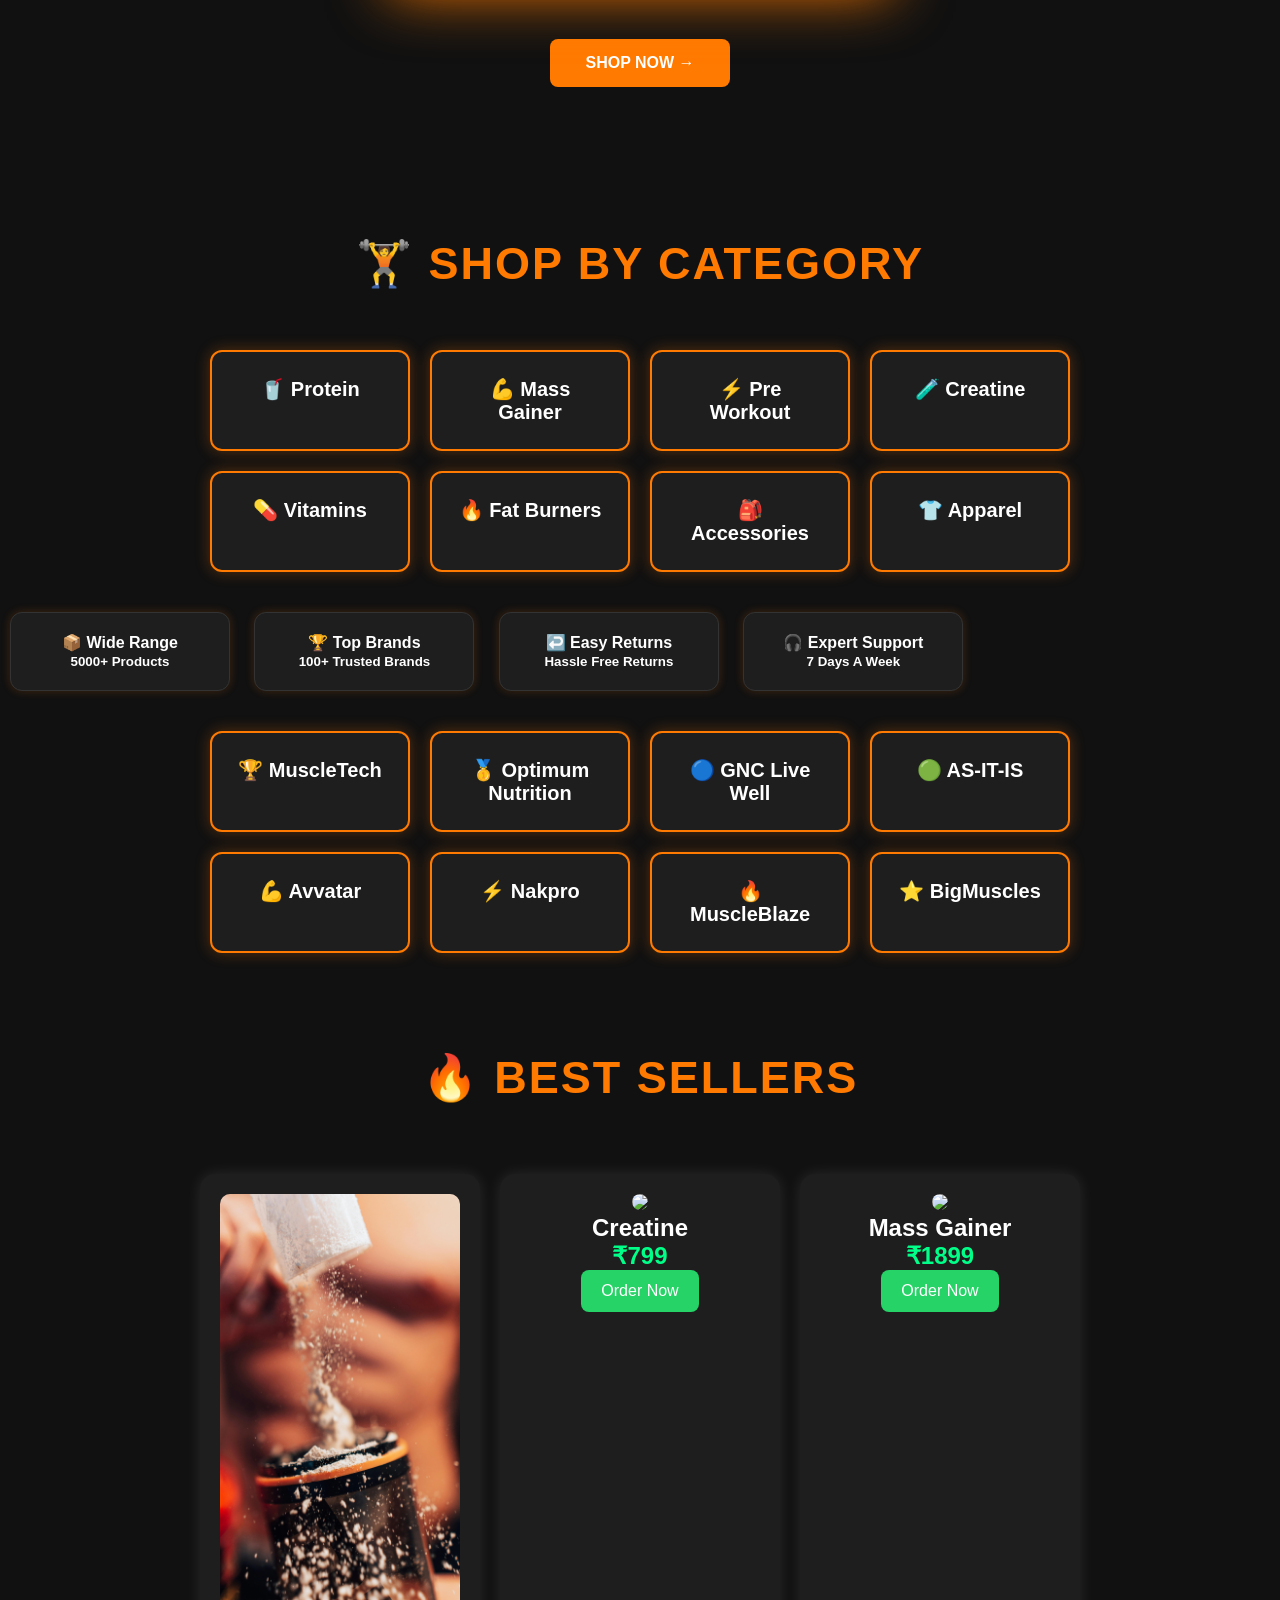
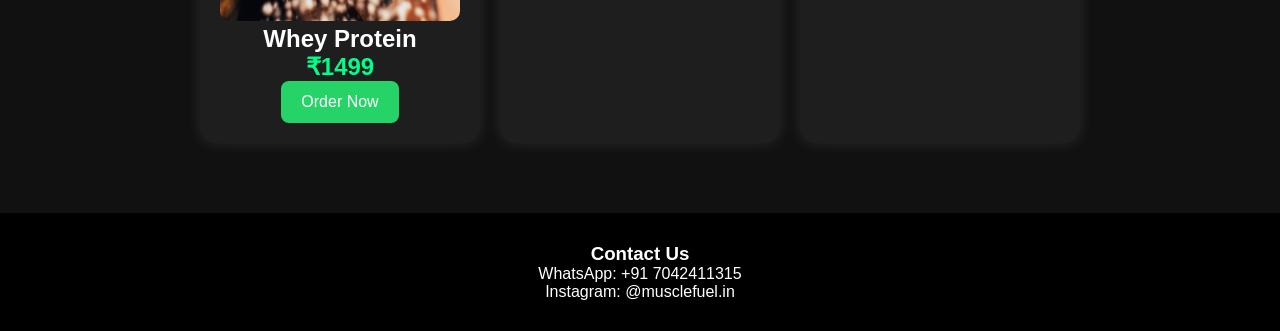
==== commit f3317e4d: "Recovered home.html" ====
--- a/index.html
+++ b/index.html
@@ -2,7 +2,7 @@
 <html>
 <head>
 <title>Muscle Theory</title>
-
+<link rel="stylesheet" href="css/style.css">
 <style>
 body{
 margin:0;
--- a/css/style.css
+++ b/css/style.css
@@ -0,0 +1,37 @@
+/* ===========================
+   Muscle Theory
+   Premium Ecommerce UI
+=========================== */
+
+*{
+    margin:0;
+    padding:0;
+    box-sizing:border-box;
+}
+
+body{
+    font-family:Arial, Helvetica, sans-serif;
+    background:#0b0b0b;
+    color:#fff;
+}
+
+.container{
+    width:90%;
+    max-width:1300px;
+    margin:auto;
+}
+/* Top Bar */
+
+.top-bar{
+    background:#ff6b00;
+    color:#fff;
+    padding:12px 0;
+    font-size:14px;
+}
+
+.top-bar .container{
+    display:flex;
+    justify-content:space-between;
+    align-items:center;
+    flex-wrap:wrap;
+}
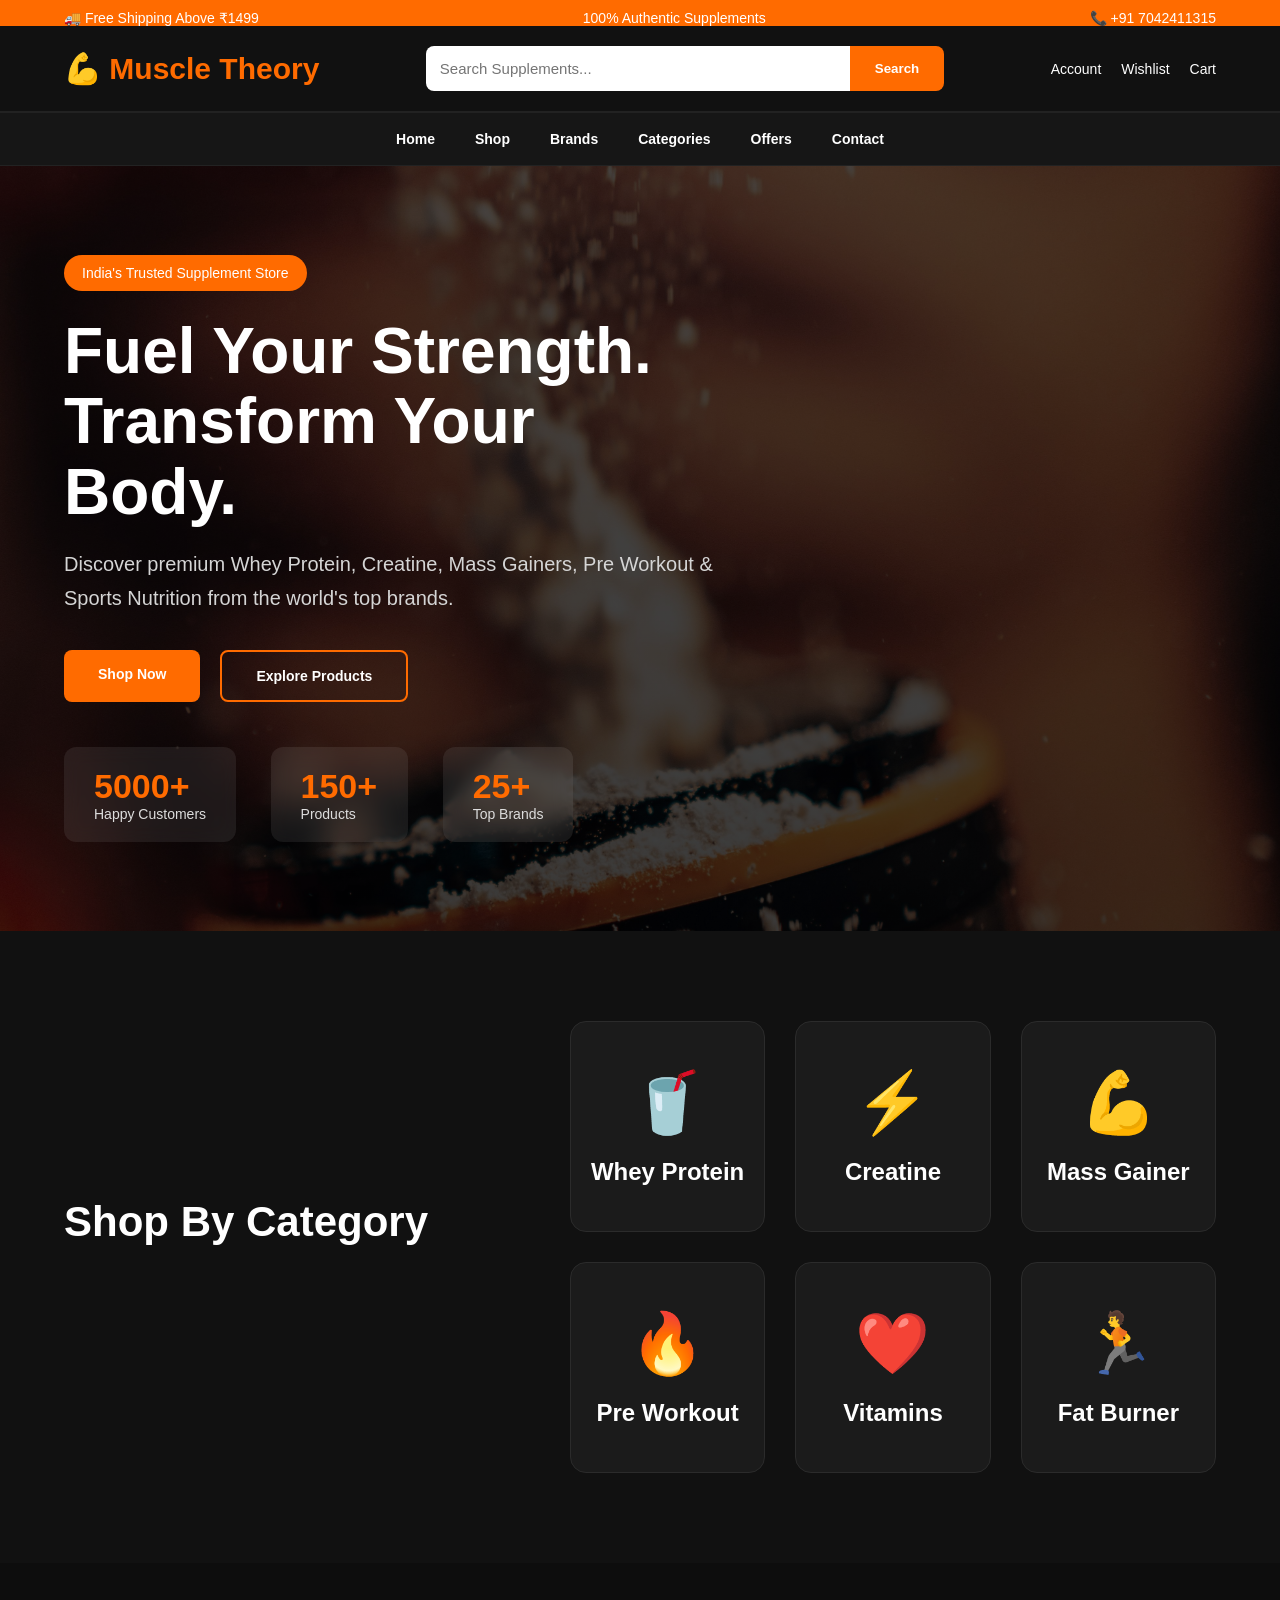
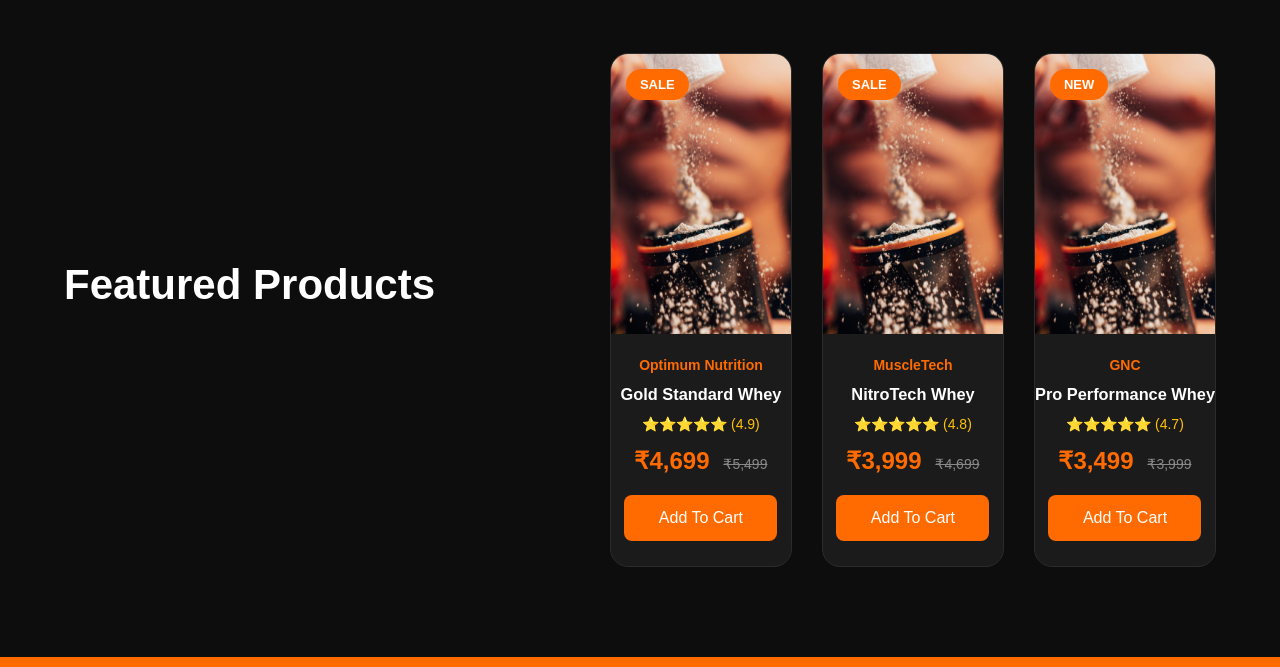
==== commit 21cb748b: "Homepage moved to index.html" ====
--- a/index.html
+++ b/index.html
@@ -1,356 +1,263 @@
 <!DOCTYPE html>
-<html>
+<html lang="en">
+
 <head>
-<title>Muscle Theory</title>
-<link rel="stylesheet" href="css/style.css">
-<style>
-body{
-margin:0;
-font-family:Arial,sans-serif;
-background:#111;
-color:white;
-}
-
-header{
-text-align:center;
-padding:60px 20px;
-background:#000;
-}
-
-header h1{
-font-size:50px;
-margin:0;f
-}
-
-header p{
-color:#bbb;
-}
-.hero{
-text-align:center;
-padding:100px 20px;
-background:url('https://images.unsplash.com/photo-1534438327276-14e5300c3a48?w=1600');
-background-size:cover;
-background-position:center;
- min-height:500px;
-}
-
-.hero h1{
-font-size:70px;
-margin:0;
-color:white;
-text-shadow:2px 2px 10px black;
-}
-
-.hero p{
-font-size:22px;
-color:white;
-}
- .hero img{
-width:500px;
-max-width:90%;
-filter:drop-shadow(0 0 30px #ff7a00);
-margin-top:20px;
-}
-
-.shop-btn{
-display:inline-block;
-margin-top:25px;
-padding:15px 35px;
-background:#ff7a00;
-color:white;
-text-decoration:none;
-font-weight:bold;
-border-radius:8px;
-}
- .shop-btn:hover{
-background:#ff9500;
-}
-.products{
-display:flex;
-justify-content:center;
-flex-wrap:wrap;
-gap:20px;
-padding:40px;
-}
-
-.card{
-background:#1e1e1e;
-width:280px;
-border-radius:15px;
-padding:20px;
-text-align:center;
-box-shadow:0 0 15px rgba(255,255,255,0.1);
-}
-
-.card img{
-width:100%;
-border-radius:10px;
-}
-
-.price{
-font-size:24px;
-font-weight:bold;
-color:#00ff88;
-}
-
-button{
-background:#25D366;
-color:white;
-border:none;
-padding:12px 20px;
-border-radius:8px;
-cursor:pointer;
-font-size:16px;
-}
-
-footer{
-text-align:center;
-padding:30px;
-background:#000;
-margin-top:30px;
-}
-.features{
-display:inline-block;
-background:#1e1e1e;
-padding:20px 30px;
-margin:10px;
-border-radius:12px;
-width:220px;
-text-align:center;
-border:1px solid #333;
-font-weight:bold;
- box-shadow:0 0 10px rgba(255,122,0,0.2);
-}
- .features:hover{
-transform:translateY(-5px);
-box-shadow:0 0 20px rgba(255,122,0,0.5);
-transition:0.3s;
-}
-.topbar{
-background:#ff7a00;
-color:white;
-padding:10px;
-text-align:center;
-font-weight:bold;
-margin-top:20px;
-border-radius:10px;
-}
- .navbar{
-background:#111;
-padding:15px;
-text-align:center;
-border-bottom:2px solid #ff7a00;
-}
-
-.navbar a{
-color:white;
-text-decoration:none;
-margin:0 20px;
-font-weight:bold;
-font-size:18px;
- transition:0.3s;
-}
-
-.navbar a:hover{
-color:#ff7a00;
-}
- .search-box{
-text-align:center;
-padding:20px;
-background:#111;
-}
-
-.search-box input{
-width:60%;
-padding:15px;
-font-size:16px;
-border:none;
-border-radius:8px;
-}
-
-.search-box button{
-padding:15px 25px;
-background:#ff7a00;
-color:white;
-border:none;
-border-radius:8px;
-font-weight:bold;
-cursor:pointer;
-}
- .section-title{
-text-align:center;
-font-size:50px;
-margin:40px 0 20px;
-color:#ff7a00;
-font-weight:bold;
-}
- .whatsapp{
-position:fixed;
-bottom:20px;
-right:20px;
-background:#25D366;
-color:white;
-padding:15px 20px;
-border-radius:50px;
-text-decoration:none;
-font-weight:bold;
-box-shadow:0 0 15px rgba(0,0,0,0.3);
-}
- .categories{
-display:flex;
-flex-wrap:wrap;
-justify-content:center;
-gap:20px;
-padding:30px;
-max-width:1000px;
-margin:auto;
-}
-
-.cat-box{
-background:#1e1e1e;
-padding:25px;
-width:200px;
-text-align:center;
-border-radius:12px;
-font-size:20px;
-font-weight:bold;
-border:2px solid #ff7a00;
- box-shadow:0 0 15px rgba(255,122,0,0.3);
-transition:0.3s;
-}
-
-.cat-box:hover{
-transform:translateY(-5px) scale(1.05);
-background:#ff7a00;
- color:black;
-box-shadow:0 0 25px #ff7a00;
-cursor:pointer;
-}
- .section-title{
-text-align:center;
-font-size:45px;
-color:#ff7a00;
-font-weight:bold;
-margin:50px 0 30px;
-text-transform:uppercase;
-letter-spacing:2px;
-}
-</style>
+    <meta charset="UTF-8">
+    <meta name="viewport" content="width=device-width, initial-scale=1.0">
+    <title>Muscle Theory | Premium Supplements</title>
+
+    <link rel="stylesheet" href="css/style.css">
 </head>
 
 <body>
 
-<header>
-<h1>💪 Muscle Theory </h1>
-<p>Premium Supplements For Strength, Recovery & Performance</p>
-</header>
- <div class="topbar">
-🚚 Free Shipping Above ₹1499 | ✅ 100% Authentic Products | 📞 7042411315
-</div>
- <nav class="navbar">
-<a href="#">HOME</a>
-<a href="#products">SHOP</a>
-<a href="#">BRANDS</a>
-<a href="#">COMBOS</a>
-<a href="#">OFFERS</a>
-<a href="#">CONTACT US</a>
-</nav>
- <div class="search-box">
-<input type="text" placeholder="Search supplements...">
-<button>🔍 Search</button>
-</div>
+    <!-- Top Bar -->
+    <div class="top-bar">
+        <div class="container">
+            <p>🚚 Free Shipping Above ₹1499</p>
+            <p>100% Authentic Supplements</p>
+            <p>📞 +91 7042411315</p>
+        </div>
+        
+        <!-- Header -->
+    <header class="header">
+
+        <div class="container">
+
+            <div class="logo">
+                💪 Muscle Theory
+            </div>
+
+            <div class="search-box">
+                <input type="text" placeholder="Search Supplements...">
+                <button>Search</button>
+            </div>
+
+            <div class="header-icons">
+                <a href="#">Account</a>
+                <a href="#">Wishlist</a>
+                <a href="#">Cart</a>
+            </div>
+
+        </div>
+
+    </header>
+
+    <!-- Navigation -->
+    <nav class="navbar">
+
+        <div class="container">
+
+            <a href="#">Home</a>
+            <a href="#">Shop</a>
+            <a href="#">Brands</a>
+            <a href="#">Categories</a>
+            <a href="#">Offers</a>
+            <a href="#">Contact</a>
+
+        </div>
+
+    </nav>
+    <!-- Hero Section -->
+
 <section class="hero">
-<h1>REAL FUEL.<br>REAL RESULTS.</h1>
-<p>Premium Whey Protein, Creatine & Mass Gainers</p>
-
-<img src="whey-protein.jpg" width="500">
-
-<br><br>
-
-<a href="#products" class="shop-btn">SHOP NOW →</a>
+
+    <div class="hero-overlay"></div>
+
+    <div class="container hero-content">
+
+        <div class="hero-left">
+
+            <span class="hero-tag">
+                India's Trusted Supplement Store
+            </span>
+
+            <h1>
+                Fuel Your Strength.<br>
+                Transform Your Body.
+            </h1>
+
+            <p>
+                Discover premium Whey Protein, Creatine,
+                Mass Gainers, Pre Workout & Sports Nutrition
+                from the world's top brands.
+            </p>
+
+            <div class="hero-buttons">
+
+                <a href="#" class="btn-primary">
+                    Shop Now
+                </a>
+
+                <a href="#" class="btn-secondary">
+                    Explore Products
+                </a>
+
+            </div>
+
+            <div class="hero-stats">
+
+                <div>
+                    <h3>5000+</h3>
+                    <span>Happy Customers</span>
+                </div>
+
+                <div>
+                    <h3>150+</h3>
+                    <span>Products</span>
+                </div>
+
+                <div>
+                    <h3>25+</h3>
+                    <span>Top Brands</span>
+                </div>
+
+            </div>
+
+        </div>
+
+    </div>
+
 </section>
- <h2 class="section-title">🏋️ Shop By Category</h2>
- <div class="categories">
-<div class="cat-box">🥤 Protein</div>
-<div class="cat-box">💪 Mass Gainer</div>
-<div class="cat-box">⚡ Pre Workout</div>
-<div class="cat-box">🧪 Creatine</div>
-<div class="cat-box">💊 Vitamins</div>
-<div class="cat-box">🔥 Fat Burners</div>
-<div class="cat-box">🎒 Accessories</div>
-<div class="cat-box">👕 Apparel</div>
-</div>
-  <div class="features">
-📦 Wide Range<br>
-<small>5000+ Products</small>
-</div>
-
-<div class="features">
-🏆 Top Brands<br>
-<small>100+ Trusted Brands</small>
-</div>
-
-<div class="features">
-↩️ Easy Returns<br>
-<small>Hassle Free Returns</small>
-</div>
-
-<div class="features">
-🎧 Expert Support<br>
-<small>7 Days A Week</small>
-</div>
-
-<div class="categories">
-    <div class="cat-box">🏆 MuscleTech</div>
-    <div class="cat-box">🥇 Optimum Nutrition</div>
-    <div class="cat-box">🔵 GNC Live Well</div>
-    <div class="cat-box">🟢 AS-IT-IS</div>
-    <div class="cat-box">💪 Avvatar</div>
-    <div class="cat-box">⚡ Nakpro</div>
-    <div class="cat-box">🔥 MuscleBlaze</div>
-    <div class="cat-box">⭐ BigMuscles</div>
-</div>
-
-<br>
- <h2 class="section-title">🔥 Best Sellers</h2>
-<div class="products">
-
-<div class="card">
-<img src="whey-protein.jpg">
-<h2>Whey Protein</h2>
-<p class="price">₹1499</p>
-<a href="https://wa.me/917042411315?text=Hello%20Muscle%20Theory,%20I%20want%20to%20order">
-<button>Order Now</button>
-</a>
-</div>
-
-<div class="card">
-<img src="https://images.unsplash.com/photo-1517836357463-d25dfeac3438?w=500">
-<h2>Creatine</h2>
-<p class="price">₹799</p>
-<a href="https://wa.me/917042411315?text=Hello%20Muscle%20Theory,%20I%20want%20to%20order">
-<button>Order Now</button>
-</a>
-</div>
-
-<div class="card">
-<img src="https://images.unsplash.com/photo-1518611012118-696072aa579a?w=500">
-<h2>Mass Gainer</h2>
-<p class="price">₹1899</p>
-<a href="https://wa.me/917042411315?text=Hello%20Muscle%20Theory,%20I%20want%20to%20order">
-<button>Order Now</button>
-</a>
-</div>
-
-</div>
-
-<footer>
-<h3>Contact Us</h3>
-<p>WhatsApp: +91 7042411315</p>
-<p>Instagram: @musclefuel.in</p>
-</footer>
-<a href="https://wa.me/917042411315" class="whatsapp">
-📱 Order Now
-</a>
+<!-- Categories -->
+
+<section class="categories">
+
+    <div class="container">
+
+        <h2 class="section-title">Shop By Category</h2>
+
+        <div class="category-grid">
+
+            <div class="category-card">
+                <div class="category-icon">🥤</div>
+                <h3>Whey Protein</h3>
+            </div>
+
+            <div class="category-card">
+                <div class="category-icon">⚡</div>
+                <h3>Creatine</h3>
+            </div>
+
+            <div class="category-card">
+                <div class="category-icon">💪</div>
+                <h3>Mass Gainer</h3>
+            </div>
+
+            <div class="category-card">
+                <div class="category-icon">🔥</div>
+                <h3>Pre Workout</h3>
+            </div>
+
+            <div class="category-card">
+                <div class="category-icon">❤️</div>
+                <h3>Vitamins</h3>
+            </div>
+
+            <div class="category-card">
+                <div class="category-icon">🏃</div>
+                <h3>Fat Burner</h3>
+            </div>
+
+        </div>
+
+    </div>
+
+</section>
+<!-- Featured Products -->
+
+<section class="featured-products">
+
+    <div class="container">
+
+        <h2 class="section-title">Featured Products</h2>
+
+        <div class="products-grid">
+
+            <div class="product-card">
+
+                <span class="sale-badge">SALE</span>
+
+                <img src="image/whey-protein.jpg" alt="Protein">
+
+                <h4>Optimum Nutrition</h4>
+
+                <h3>Gold Standard Whey</h3>
+
+                <div class="rating">
+                    ⭐⭐⭐⭐⭐ <span>(4.9)</span>
+                </div>
+
+                <div class="price">
+
+                    <span class="new-price">₹4,699</span>
+
+                    <span class="old-price">₹5,499</span>
+
+                </div>
+
+                <button>Add To Cart</button>
+
+            </div>
+
+            <div class="product-card">
+
+                <span class="sale-badge">SALE</span>
+
+                <img src="image/whey-protein.jpg" alt="Protein">
+
+                <h4>MuscleTech</h4>
+
+                <h3>NitroTech Whey</h3>
+
+                <div class="rating">
+                    ⭐⭐⭐⭐⭐ <span>(4.8)</span>
+                </div>
+
+                <div class="price">
+
+                    <span class="new-price">₹3,999</span>
+
+                    <span class="old-price">₹4,699</span>
+
+                </div>
+
+                <button>Add To Cart</button>
+
+            </div>
+
+            <div class="product-card">
+
+                <span class="sale-badge">NEW</span>
+
+                <img src="image/whey-protein.jpg" alt="Protein">
+
+                <h4>GNC</h4>
+
+                <h3>Pro Performance Whey</h3>
+
+                <div class="rating">
+                    ⭐⭐⭐⭐⭐ <span>(4.7)</span>
+                </div>
+
+                <div class="price">
+
+                    <span class="new-price">₹3,499</span>
+
+                    <span class="old-price">₹3,999</span>
+
+                </div>
+
+                <button>Add To Cart</button>
+
+            </div>
+
+        </div>
+
+    </div>
+
+</section>
+
 </body>
-</html>
+
+</html>
--- a/css/style.css
+++ b/css/style.css
@@ -1,6 +1,5 @@
 /* ===========================
-   Muscle Theory
-   Premium Ecommerce UI
+   Muscle Theory v2
 =========================== */
 
 *{
@@ -10,9 +9,9 @@
 }
 
 body{
+    background:#0b0b0b;
+    color:#ffffff;
     font-family:Arial, Helvetica, sans-serif;
-    background:#0b0b0b;
-    color:#fff;
 }
 
 .container{
@@ -20,18 +19,356 @@
     max-width:1300px;
     margin:auto;
 }
-/* Top Bar */
+
+/* ===========================
+   TOP BAR
+=========================== */
 
 .top-bar{
     background:#ff6b00;
     color:#fff;
-    padding:12px 0;
     font-size:14px;
+    padding:10px 0;
 }
 
 .top-bar .container{
     display:flex;
     justify-content:space-between;
     align-items:center;
-    flex-wrap:wrap;
+}
+
+/* ===========================
+   HEADER
+=========================== */
+
+.header{
+    background:#111;
+    padding:20px 0;
+    border-bottom:1px solid #222;
+}
+
+.header .container{
+    display:flex;
+    justify-content:space-between;
+    align-items:center;
+}
+
+.logo{
+    font-size:30px;
+    font-weight:bold;
+    color:#ff6b00;
+}
+
+.search-box{
+    display:flex;
+    width:45%;
+}
+
+.search-box input{
+    width:100%;
+    padding:14px;
+    border:none;
+    outline:none;
+    border-radius:8px 0 0 8px;
+    font-size:15px;
+}
+
+.search-box button{
+    background:#ff6b00;
+    color:#fff;
+    border:none;
+    padding:0 25px;
+    border-radius:0 8px 8px 0;
+    cursor:pointer;
+    font-weight:bold;
+}
+
+.header-icons{
+    display:flex;
+    gap:20px;
+}
+
+.header-icons a{
+    color:white;
+    text-decoration:none;
+    transition:.3s;
+}
+
+.header-icons a:hover{
+    color:#ff6b00;
+}
+
+/* ===========================
+   NAVBAR
+=========================== */
+
+.navbar{
+    background:#161616;
+    border-top:1px solid #222;
+    border-bottom:1px solid #222;
+}
+
+.navbar .container{
+    display:flex;
+    justify-content:center;
+    gap:40px;
+}
+
+.navbar a{
+    color:#fff;
+    text-decoration:none;
+    padding:18px 0;
+    font-weight:bold;
+    transition:.3s;
+}
+
+.navbar a:hover{
+    color:#ff6b00;
+}
+/* ===========================
+   HERO SECTION
+=========================== */
+
+.hero{
+    position:relative;
+    min-height:85vh;
+    display:flex;
+    align-items:center;
+    background:
+        linear-gradient(rgba(0,0,0,.70),rgba(0,0,0,.75)),
+        url("../image/whey-protein.jpg") center/cover no-repeat;
+}
+
+.hero-overlay{
+    position:absolute;
+    inset:0;
+}
+
+.hero-content{
+    position:relative;
+    z-index:2;
+    display:flex;
+    align-items:center;
+    min-height:85vh;
+}
+
+.hero-left{
+    max-width:650px;
+}
+
+.hero-tag{
+    display:inline-block;
+    background:#ff6b00;
+    color:#fff;
+    padding:10px 18px;
+    border-radius:40px;
+    font-size:14px;
+    margin-bottom:25px;
+}
+
+.hero h1{
+    font-size:64px;
+    line-height:1.1;
+    margin-bottom:20px;
+}
+
+.hero p{
+    font-size:20px;
+    color:#d5d5d5;
+    line-height:1.7;
+    margin-bottom:35px;
+}
+
+.hero-buttons{
+    display:flex;
+    gap:20px;
+    margin-bottom:45px;
+}
+
+.btn-primary,
+.btn-secondary{
+    text-decoration:none;
+    padding:16px 34px;
+    border-radius:8px;
+    font-weight:bold;
+    transition:.3s;
+}
+
+.btn-primary{
+    background:#ff6b00;
+    color:white;
+}
+
+.btn-primary:hover{
+    transform:translateY(-4px);
+}
+
+.btn-secondary{
+    border:2px solid #ff6b00;
+    color:#fff;
+}
+
+.btn-secondary:hover{
+    background:#ff6b00;
+}
+
+.hero-stats{
+    display:flex;
+    gap:35px;
+}
+
+.hero-stats div{
+    background:rgba(255,255,255,.08);
+    backdrop-filter:blur(10px);
+    padding:20px 30px;
+    border-radius:12px;
+}
+
+.hero-stats h3{
+    color:#ff6b00;
+    font-size:34px;
+}
+
+.hero-stats span{
+    color:#ddd;
+}
+/* ===========================
+   CATEGORIES
+=========================== */
+
+.categories{
+    padding:90px 0;
+    background:#111;
+}
+
+.section-title{
+    text-align:center;
+    font-size:42px;
+    margin-bottom:50px;
+    color:#fff;
+}
+
+.category-grid{
+    display:grid;
+    grid-template-columns:repeat(3,1fr);
+    gap:30px;
+}
+
+.category-card{
+    background:#1b1b1b;
+    border:1px solid #2b2b2b;
+    border-radius:16px;
+    padding:45px 20px;
+    text-align:center;
+    transition:.35s;
+    cursor:pointer;
+}
+
+.category-card:hover{
+    transform:translateY(-10px);
+    border-color:#ff6b00;
+    box-shadow:0 15px 40px rgba(255,107,0,.25);
+}
+
+.category-icon{
+    font-size:60px;
+    margin-bottom:20px;
+}
+
+.category-card h3{
+    font-size:24px;
+}
+/* ===========================
+   FEATURED PRODUCTS
+=========================== */
+
+.featured-products{
+    padding:90px 0;
+    background:#0d0d0d;
+}
+
+.products-grid{
+    display:grid;
+    grid-template-columns:repeat(3,1fr);
+    gap:30px;
+}
+
+.product-card{
+    background:#1b1b1b;
+    border-radius:18px;
+    overflow:hidden;
+    text-align:center;
+    position:relative;
+    transition:.35s;
+    border:1px solid #2b2b2b;
+}
+
+.product-card:hover{
+    transform:translateY(-10px);
+    box-shadow:0 18px 45px rgba(255,107,0,.25);
+}
+
+.product-card img{
+    width:100%;
+    height:280px;
+    object-fit:cover;
+}
+
+.sale-badge{
+    position:absolute;
+    top:15px;
+    left:15px;
+    background:#ff6b00;
+    color:#fff;
+    padding:8px 14px;
+    border-radius:30px;
+    font-size:13px;
+    font-weight:bold;
+}
+
+.product-card h4{
+    margin-top:20px;
+    color:#ff6b00;
+}
+
+.product-card h3{
+    margin:12px 0;
+}
+
+.rating{
+    color:#ffc107;
+    margin-bottom:15px;
+}
+
+.price{
+    margin-bottom:20px;
+}
+
+.new-price{
+    color:#ff6b00;
+    font-size:24px;
+    font-weight:bold;
+}
+
+.old-price{
+    margin-left:10px;
+    text-decoration:line-through;
+    color:#888;
+}
+
+.product-card button{
+    width:85%;
+    margin-bottom:25px;
+    padding:14px;
+    border:none;
+    background:#ff6b00;
+    color:#fff;
+    font-size:16px;
+    border-radius:8px;
+    cursor:pointer;
+    transition:.3s;
+}
+
+.product-card button:hover{
+    background:#ff8c1a;
 }
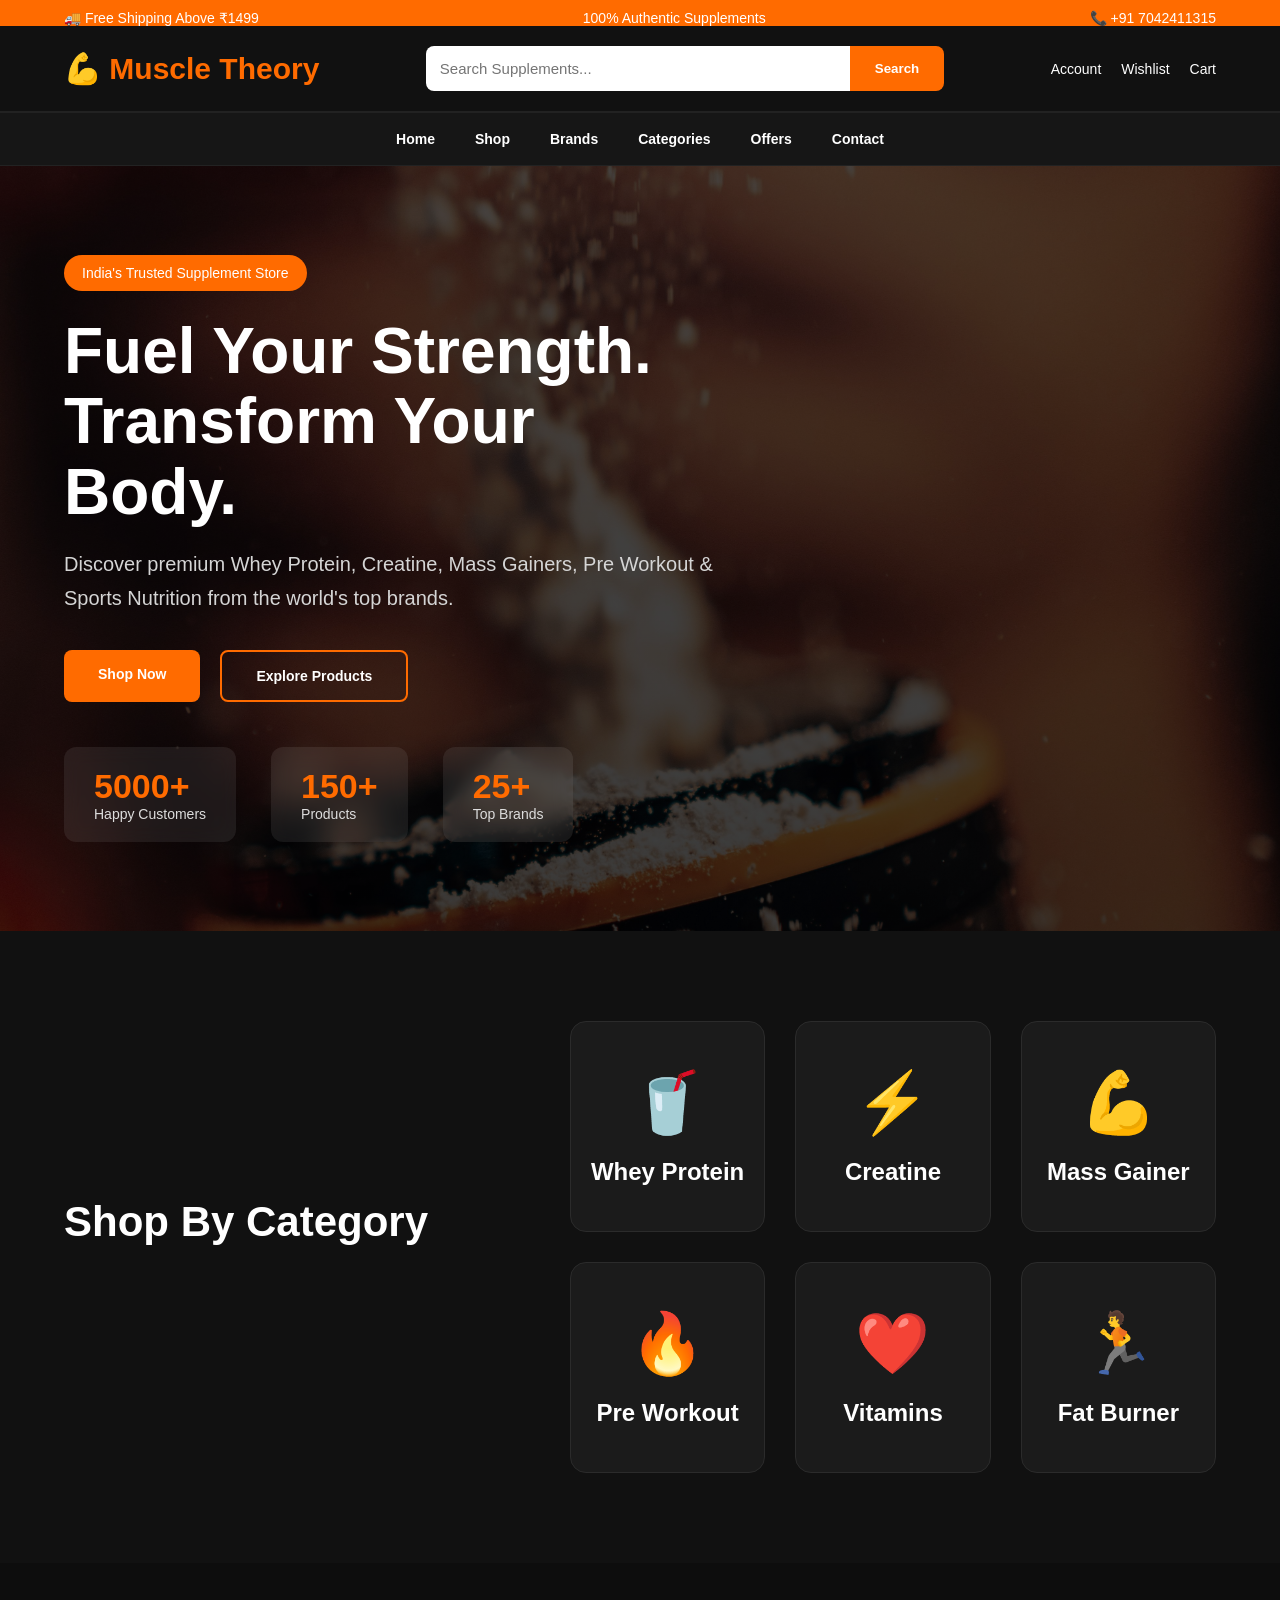
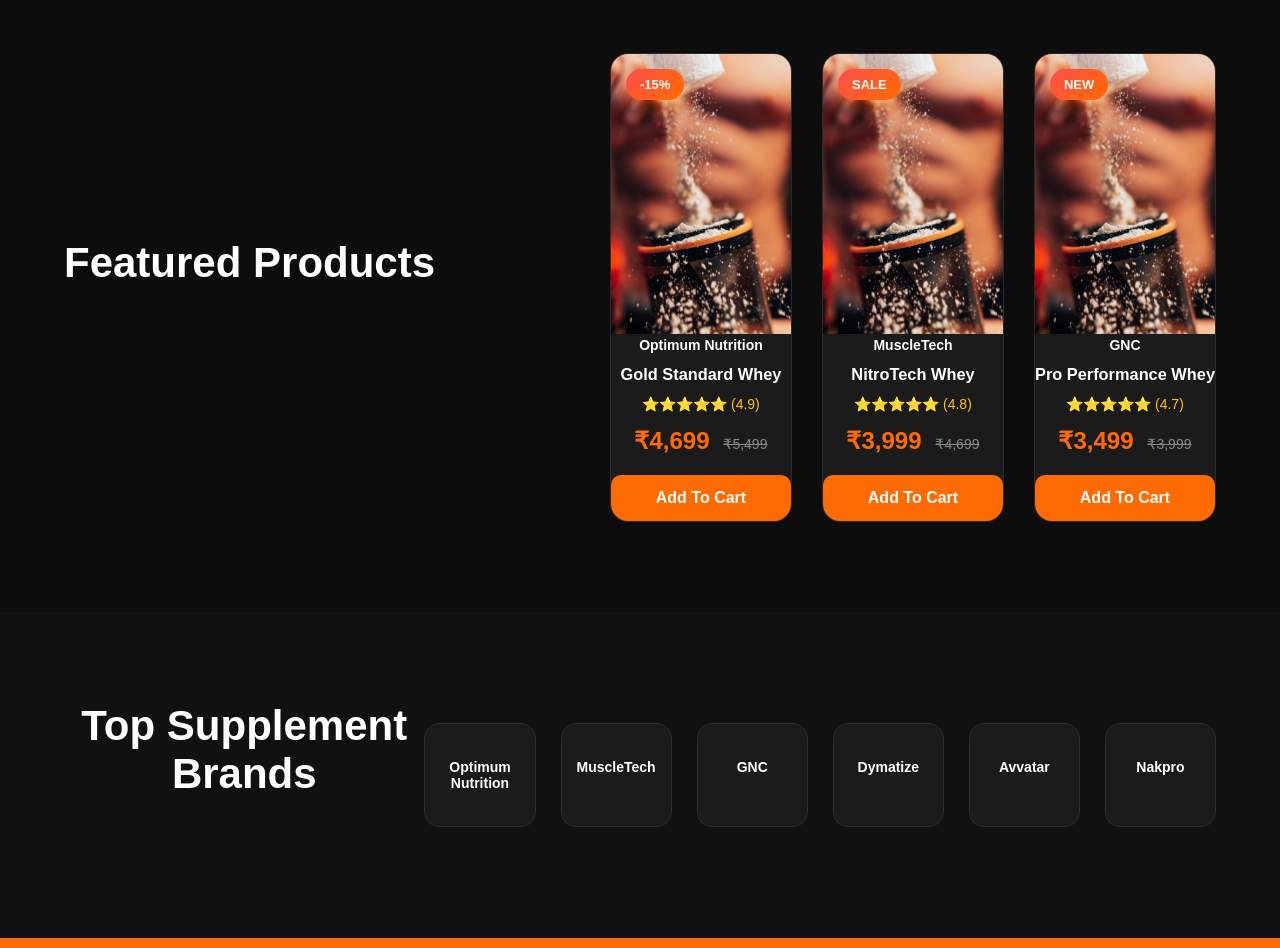
==== commit a5380b61: "Added Why Choose Us section" ====
--- a/index.html
+++ b/index.html
@@ -18,7 +18,7 @@
             <p>100% Authentic Supplements</p>
             <p>📞 +91 7042411315</p>
         </div>
-        
+
         <!-- Header -->
     <header class="header">
 
@@ -176,9 +176,13 @@
 
             <div class="product-card">
 
-                <span class="sale-badge">SALE</span>
+                <span class="sale-badge">-15%</span>
 
                 <img src="image/whey-protein.jpg" alt="Protein">
+                <div class="product-icons">
+    <span>❤️</span>
+    <span>👁️</span>
+</div>
 
                 <h4>Optimum Nutrition</h4>
 
@@ -205,6 +209,10 @@
                 <span class="sale-badge">SALE</span>
 
                 <img src="image/whey-protein.jpg" alt="Protein">
+                <div class="product-icons">
+    <span>❤️</span>
+    <span>👁️</span>
+</div>
 
                 <h4>MuscleTech</h4>
 
@@ -231,6 +239,10 @@
                 <span class="sale-badge">NEW</span>
 
                 <img src="image/whey-protein.jpg" alt="Protein">
+                <div class="product-icons">
+    <span>❤️</span>
+    <span>👁️</span>
+            </div>
 
                 <h4>GNC</h4>
 
@@ -257,6 +269,35 @@
     </div>
 
 </section>
+<!-- Top Brands -->
+
+<section class="brands">
+
+    <div class="container">
+
+        <h2 class="section-title">
+            Top Supplement Brands
+        </h2>
+
+        <div class="brand-grid">
+
+            <div class="brand-card">Optimum Nutrition</div>
+
+            <div class="brand-card">MuscleTech</div>
+
+            <div class="brand-card">GNC</div>
+
+            <div class="brand-card">Dymatize</div>
+
+            <div class="brand-card">Avvatar</div>
+
+            <div class="brand-card">Nakpro</div>
+
+        </div>
+
+    </div>
+
+</section>
 
 </body>
 
--- a/css/style.css
+++ b/css/style.css
@@ -294,6 +294,8 @@
 }
 
 .product-card{
+    position: relative;
+overflow: hidden;
     background:#1b1b1b;
     border-radius:18px;
     overflow:hidden;
@@ -314,16 +316,19 @@
     object-fit:cover;
 }
 
-.sale-badge{
+    .sale-badge{
     position:absolute;
     top:15px;
     left:15px;
-    background:#ff6b00;
+    background:linear-gradient(135deg,#ff4d4d,#ff6b00);
     color:#fff;
     padding:8px 14px;
-    border-radius:30px;
     font-size:13px;
-    font-weight:bold;
+    font-weight:700;
+    border-radius:50px;
+    z-index:10;
+    box-shadow:0 8px 20px rgba(255,107,0,.35);
+}
 }
 
 .product-card h4{
@@ -357,18 +362,149 @@
 }
 
 .product-card button{
-    width:85%;
-    margin-bottom:25px;
+    width:100%;
+    background:#ff6b00;
+    color:#fff;
+    border:none;
     padding:14px;
-    border:none;
-    background:#ff6b00;
-    color:#fff;
+    border-radius:10px;
     font-size:16px;
-    border-radius:8px;
+    font-weight:600;
     cursor:pointer;
     transition:.3s;
 }
 
 .product-card button:hover{
     background:#ff8c1a;
+    transform:translateY(-3px);
+    box-shadow:0 10px 25px rgba(255,107,0,.35);
+}
+}
+
+.product-card button:hover{
+    background:#ff8c1a;
+}
+/*==========================
+    TOP BRANDS
+===========================*/
+
+.brands{
+    padding:90px 0;
+    background:#111;
+}
+
+.brand-grid{
+    display:grid;
+    grid-template-columns:repeat(6,1fr);
+    gap:25px;
+}
+
+.brand-card{
+    background:#1b1b1b;
+    border:1px solid #2d2d2d;
+    border-radius:15px;
+    padding:35px 15px;
+    text-align:center;
+    font-weight:700;
+    transition:.35s;
+    cursor:pointer;
+    color:#fff;
+}
+
+.brand-card:hover{
+    transform:translateY(-8px);
+    border-color:#ff6b00;
+    color:#ff6b00;
+    box-shadow:0 15px 35px rgba(255,107,0,.25);
+}
+.product-icons{
+
+position:absolute;
+
+top:20px;
+
+right:15px;
+
+display:flex;
+
+flex-direction:column;
+
+gap:12px;
+
+}
+
+.product-icons span{
+
+width:42px;
+
+height:42px;
+
+background:white;
+
+display:flex;
+
+justify-content:center;
+
+align-items:center;
+
+border-radius:50%;
+
+cursor:pointer;
+
+font-size:18px;
+
+transition:.3s;
+
+box-shadow:0 5px 15px rgba(0,0,0,.25);
+
+}
+
+.product-icons span:hover{
+
+background:#ff6b00;
+
+transform:scale(1.15);
+
+}
+/* Product Hover Effects */
+
+.product-icons{
+    position:absolute;
+    top:20px;
+    right:-60px;
+    display:flex;
+    flex-direction:column;
+    gap:12px;
+    transition:.4s;
+    z-index:10;
+}
+
+.product-card:hover .product-icons{
+    right:15px;
+}
+
+.product-icons span{
+    width:42px;
+    height:42px;
+    background:#fff;
+    border-radius:50%;
+    display:flex;
+    align-items:center;
+    justify-content:center;
+    cursor:pointer;
+    transition:.3s;
+    box-shadow:0 8px 20px rgba(0,0,0,.2);
+}
+
+.product-icons span:hover{
+    background:#ff6b00;
+    transform:scale(1.12);
+}
+
+.product-card img{
+    transition:.5s;
+}
+
+.product-card:hover img{
+    transform:scale(1.08);
 }
